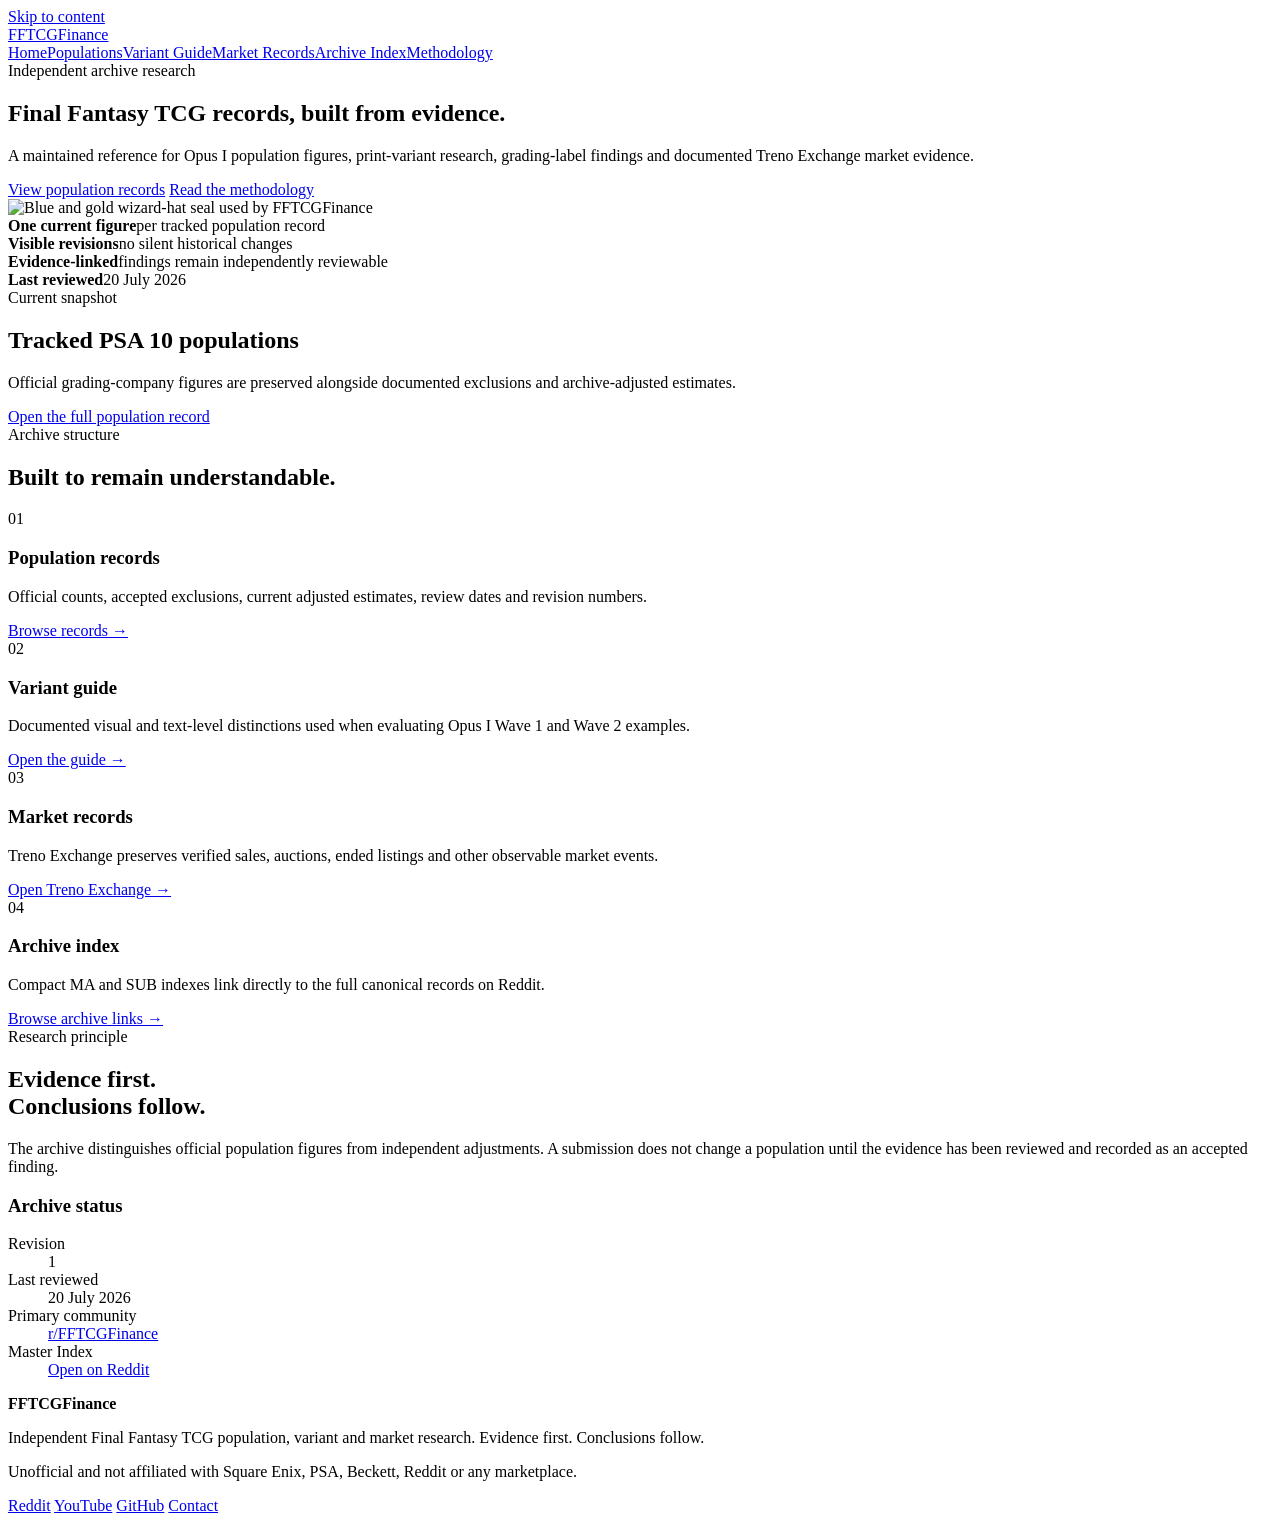
==== index.html @ 0b85cfee "Launch FFTCGFinance website" ====
<!doctype html>
<html lang="en-GB">
<head>
  <meta charset="utf-8">
  <meta name="viewport" content="width=device-width, initial-scale=1">
  <title>FFTCGFinance | Final Fantasy TCG Population & Variant Research</title>
  <meta name="description" content="Independent Final Fantasy TCG population, variant, grading-label and market research, with evidence-linked archive records.">
  <link rel="canonical" href="https://fftcgfinance.com/">
  <meta property="og:title" content="FFTCGFinance | Final Fantasy TCG Population & Variant Research">
  <meta property="og:description" content="Independent Final Fantasy TCG population, variant, grading-label and market research, with evidence-linked archive records.">
  <meta property="og:type" content="website">
  <meta property="og:url" content="https://fftcgfinance.com/">
  <meta property="og:image" content="https://fftcgfinance.com/assets/logo-square.jpg">
  <meta name="theme-color" content="#07090d">
  <link rel="icon" href="assets/favicon.png">
  <link rel="apple-touch-icon" href="assets/icon-192.png">
  <link rel="manifest" href="manifest.webmanifest">
  <!-- Privacy-friendly analytics by Plausible -->
  <script async src="https://plausible.io/js/pa-Hlj13cnP0ZmUmXgtMXtPP.js"></script>
  <script>
    window.plausible=window.plausible||function(){(plausible.q=plausible.q||[]).push(arguments)},plausible.init=plausible.init||function(i){plausible.o=i||{}};
    plausible.init()
  </script>
  <link rel="stylesheet" href="assets/styles.css">
</head>
<body>
<a class="skip-link" href="#main">Skip to content</a>
<header class="site-header">
  <div class="wrap header-inner">
    <a class="brand" href="index.html"><img src="assets/logo-square.jpg" alt=""><span>FFTCGFinance</span></a>
    <nav class="nav" aria-label="Primary"><a href="index.html" aria-current="page">Home</a><a href="populations.html">Populations</a><a href="variants.html">Variant Guide</a><a href="market.html">Market Records</a><a href="evidence.html">Archive Index</a><a href="methodology.html">Methodology</a></nav>
  </div>
</header>
<main id="main">
<section class="hero">
  <div class="wrap hero-grid">
    <div>
      <div class="kicker">Independent archive research</div>
      <h1>Final Fantasy TCG records, built from evidence.</h1>
      <p class="lede">A maintained reference for Opus I population figures, print-variant research, grading-label findings and documented Treno Exchange market evidence.</p>
      <div class="hero-actions">
        <a class="btn btn-primary" href="populations.html">View population records</a>
        <a class="btn" href="methodology.html">Read the methodology</a>
      </div>
    </div>
    <img class="hero-mark" src="assets/logo-square.jpg" alt="Blue and gold wizard-hat seal used by FFTCGFinance">
  </div>
</section>
<section class="status-strip">
  <div class="wrap status-grid">
    <div class="status-item"><strong>One current figure</strong><span>per tracked population record</span></div>
    <div class="status-item"><strong>Visible revisions</strong><span>no silent historical changes</span></div>
    <div class="status-item"><strong>Evidence-linked</strong><span>findings remain independently reviewable</span></div>
    <div class="status-item"><strong>Last reviewed</strong><span data-reviewed>20 July 2026</span></div>
  </div>
</section>
<section class="section">
  <div class="wrap">
    <div class="section-head"><div><div class="kicker">Current snapshot</div><h2>Tracked PSA 10 populations</h2></div><p>Official grading-company figures are preserved alongside documented exclusions and archive-adjusted estimates.</p></div>
    <div class="record-list" data-home-records></div>
    <div class="hero-actions"><a class="btn" href="populations.html">Open the full population record</a></div>
  </div>
</section>
<section class="section section-muted">
  <div class="wrap">
    <div class="section-head"><div><div class="kicker">Archive structure</div><h2>Built to remain understandable.</h2></div></div>
    <div class="grid-4">
      <article class="card"><div class="card-number">01</div><h3>Population records</h3><p>Official counts, accepted exclusions, current adjusted estimates, review dates and revision numbers.</p><a class="card-link" href="populations.html">Browse records →</a></article>
      <article class="card"><div class="card-number">02</div><h3>Variant guide</h3><p>Documented visual and text-level distinctions used when evaluating Opus I Wave 1 and Wave 2 examples.</p><a class="card-link" href="variants.html">Open the guide →</a></article>
      <article class="card"><div class="card-number">03</div><h3>Market records</h3><p>Treno Exchange preserves verified sales, auctions, ended listings and other observable market events.</p><a class="card-link" href="market.html">Open Treno Exchange →</a></article>
      <article class="card"><div class="card-number">04</div><h3>Archive index</h3><p>Compact MA and SUB indexes link directly to the full canonical records on Reddit.</p><a class="card-link" href="evidence.html">Browse archive links →</a></article>
    </div>
  </div>
</section>
<section class="section">
  <div class="wrap detail-grid">
    <div><div class="kicker">Research principle</div><h2>Evidence first.<br>Conclusions follow.</h2><p class="lede">The archive distinguishes official population figures from independent adjustments. A submission does not change a population until the evidence has been reviewed and recorded as an accepted finding.</p></div>
    <aside class="card"><h3>Archive status</h3><dl class="meta-list"><div class="meta-row"><dt>Revision</dt><dd data-revision>1</dd></div><div class="meta-row"><dt>Last reviewed</dt><dd data-reviewed>20 July 2026</dd></div><div class="meta-row"><dt>Primary community</dt><dd><a href="https://www.reddit.com/r/FFTCGFinance/">r/FFTCGFinance</a></dd></div><div class="meta-row"><dt>Master Index</dt><dd><a href="https://www.reddit.com/r/FFTCGFinance/s/KRcXDXnGiP">Open on Reddit</a></dd></div></dl></aside>
  </div>
</section></main>
<footer class="site-footer">
  <div class="wrap footer-grid">
    <div>
      <strong>FFTCGFinance</strong>
      <p class="small">Independent Final Fantasy TCG population, variant and market research. Evidence first. Conclusions follow.</p>
      <p class="small">Unofficial and not affiliated with Square Enix, PSA, Beckett, Reddit or any marketplace.</p>
    </div>
    <div class="footer-links">
      <a href="https://www.reddit.com/r/FFTCGFinance/">Reddit</a>
      <a href="https://www.youtube.com/@FFTCGFinance">YouTube</a>
      <a href="https://github.com/FFTCGFinance">GitHub</a>
      <a href="mailto:research@fftcgfinance.com">Contact</a>
    </div>
  </div>
</footer>
<script src="assets/data.js"></script>
<script src="assets/app.js"></script>
</body>
</html>
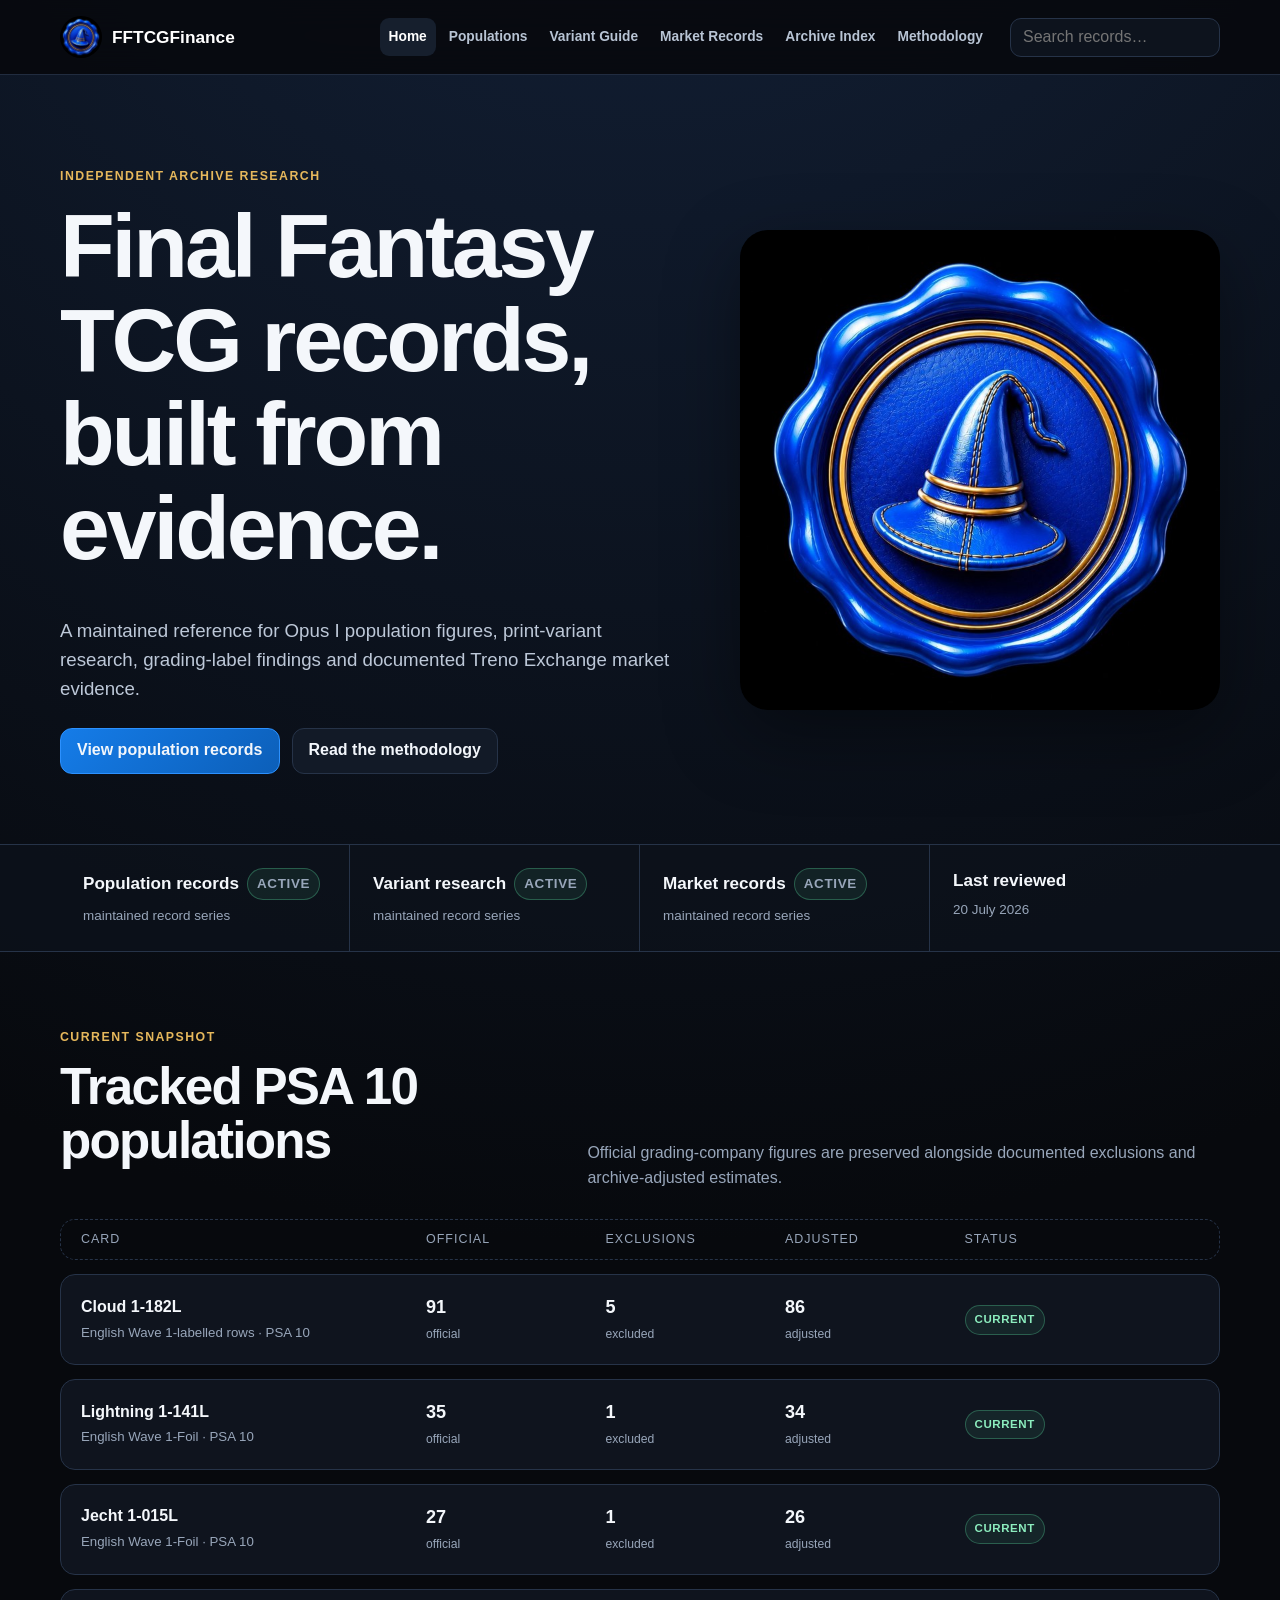
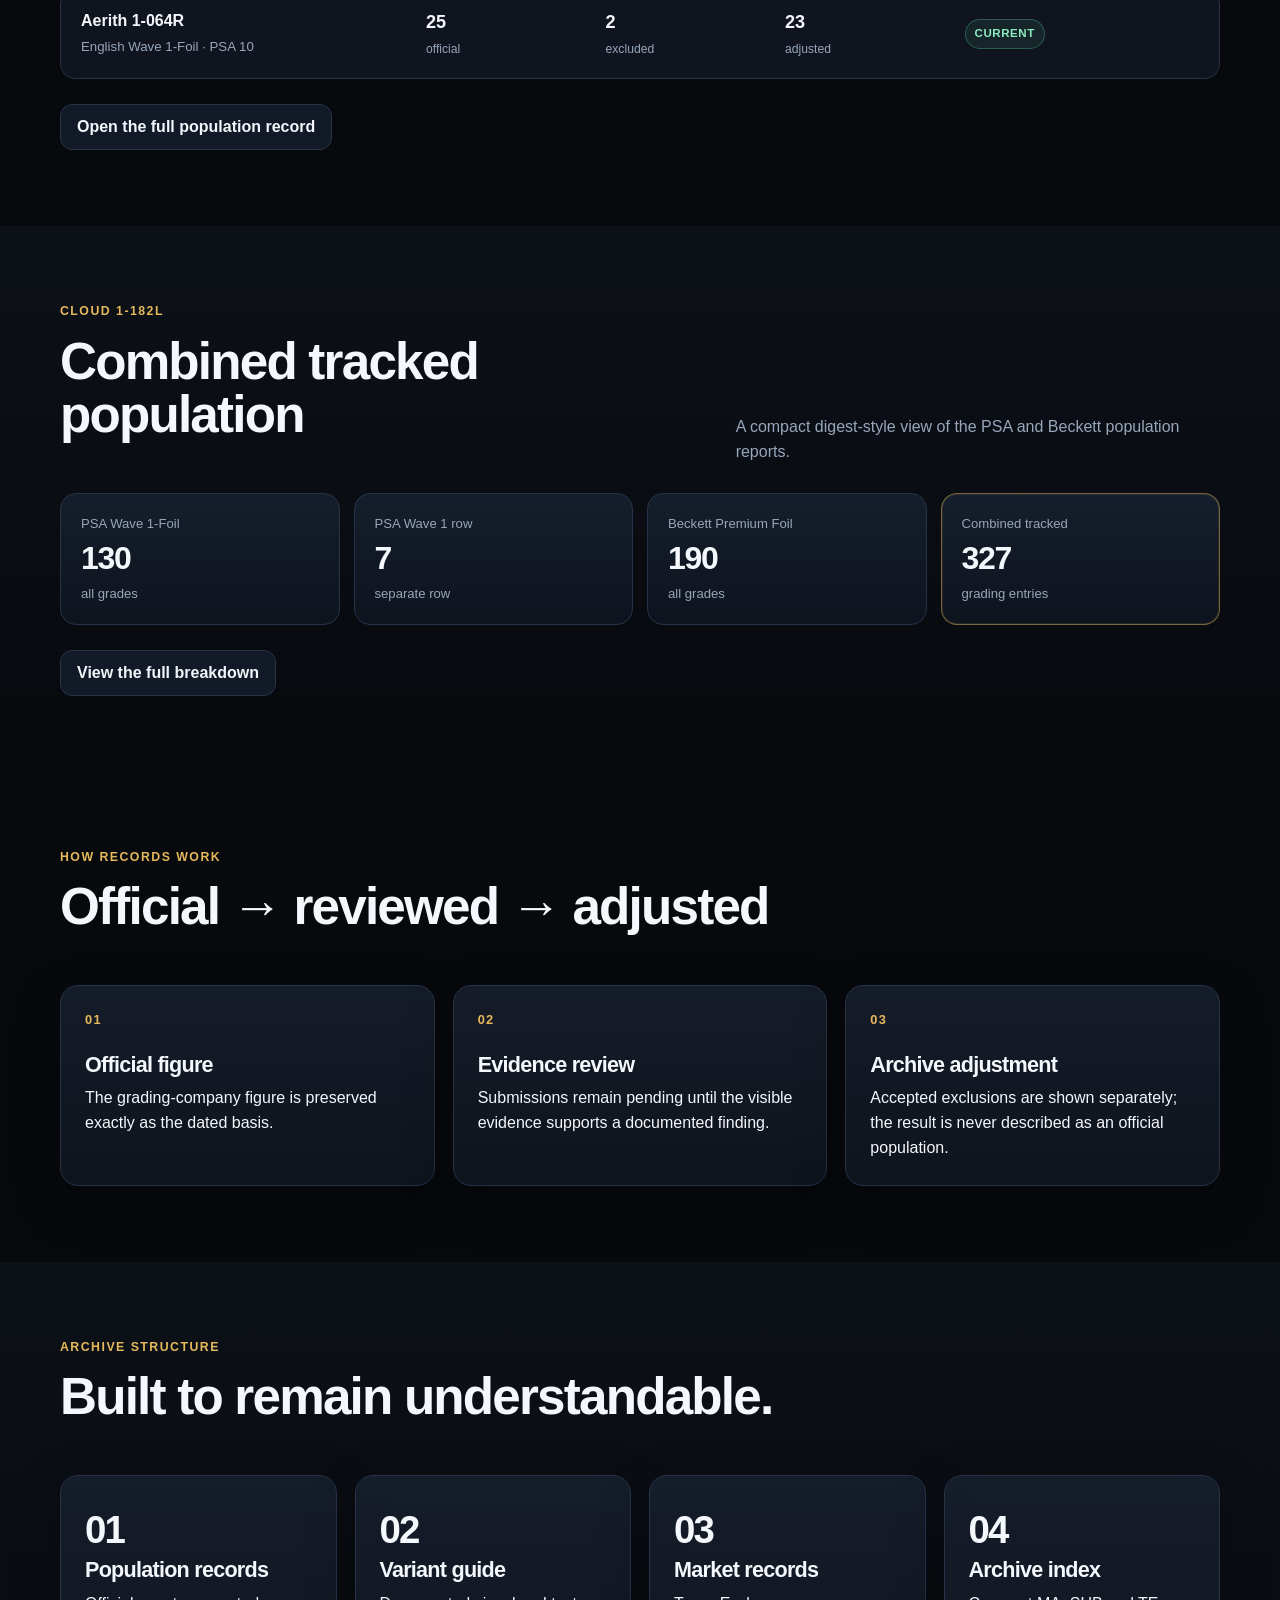
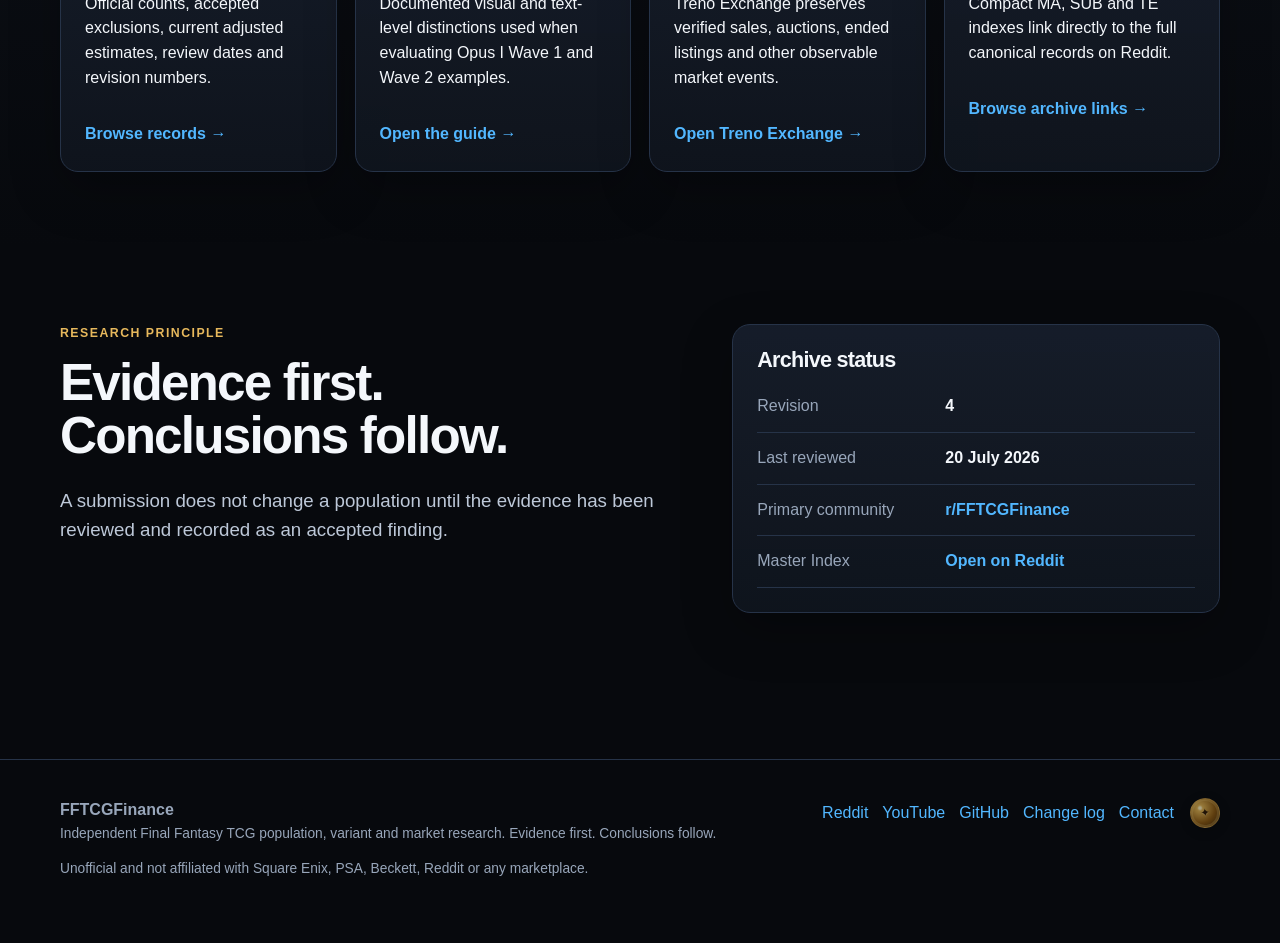
==== commit 0104bb16: "Update website to v7" ====
--- a/index.html
+++ b/index.html
@@ -1,34 +1,39 @@
-<!doctype html>
-<html lang="en-GB">
-<head>
-  <meta charset="utf-8">
-  <meta name="viewport" content="width=device-width, initial-scale=1">
-  <title>FFTCGFinance | Final Fantasy TCG Population & Variant Research</title>
-  <meta name="description" content="Independent Final Fantasy TCG population, variant, grading-label and market research, with evidence-linked archive records.">
-  <link rel="canonical" href="https://fftcgfinance.com/">
-  <meta property="og:title" content="FFTCGFinance | Final Fantasy TCG Population & Variant Research">
-  <meta property="og:description" content="Independent Final Fantasy TCG population, variant, grading-label and market research, with evidence-linked archive records.">
-  <meta property="og:type" content="website">
-  <meta property="og:url" content="https://fftcgfinance.com/">
-  <meta property="og:image" content="https://fftcgfinance.com/assets/logo-square.jpg">
-  <meta name="theme-color" content="#07090d">
-  <link rel="icon" href="assets/favicon.png">
-  <link rel="apple-touch-icon" href="assets/icon-192.png">
-  <link rel="manifest" href="manifest.webmanifest">
-  <!-- Privacy-friendly analytics by Plausible -->
-  <script async src="https://plausible.io/js/pa-Hlj13cnP0ZmUmXgtMXtPP.js"></script>
-  <script>
-    window.plausible=window.plausible||function(){(plausible.q=plausible.q||[]).push(arguments)},plausible.init=plausible.init||function(i){plausible.o=i||{}};
-    plausible.init()
-  </script>
-  <link rel="stylesheet" href="assets/styles.css">
-</head>
+    <!doctype html>
+    <html lang="en-GB">
+    <head>
+      <meta charset="utf-8">
+      <meta name="viewport" content="width=device-width, initial-scale=1">
+      <title>FFTCGFinance | Final Fantasy TCG Population, Variant & Market Research</title>
+      <meta name="description" content="Independent Final Fantasy TCG population, variant, grading-label and market research, with evidence-linked archive records.">
+      <link rel="canonical" href="https://fftcgfinance.com/">
+      <meta property="og:title" content="FFTCGFinance | Final Fantasy TCG Population, Variant & Market Research">
+      <meta property="og:description" content="Independent Final Fantasy TCG population, variant, grading-label and market research, with evidence-linked archive records.">
+      <meta property="og:type" content="website">
+      <meta property="og:url" content="https://fftcgfinance.com/">
+      <meta property="og:image" content="https://fftcgfinance.com/logo-square.jpg">
+      <meta name="theme-color" content="#07090d">
+      <link rel="icon" href="favicon.png">
+      <link rel="apple-touch-icon" href="icon-192.png">
+      <link rel="manifest" href="manifest.webmanifest">
+      <!-- Privacy-friendly analytics by Plausible -->
+<script async src="https://plausible.io/js/pa-Hlj13cnP0ZmUmXgtMXtPP.js"></script>
+<script>
+  window.plausible=window.plausible||function(){(plausible.q=window.plausible.q||[]).push(arguments)},plausible.init=plausible.init||function(i){plausible.o=i||{}};
+  plausible.init()
+</script>
+      <link rel="stylesheet" href="styles.css">
+    </head>
 <body>
 <a class="skip-link" href="#main">Skip to content</a>
 <header class="site-header">
   <div class="wrap header-inner">
-    <a class="brand" href="index.html"><img src="assets/logo-square.jpg" alt=""><span>FFTCGFinance</span></a>
+    <a class="brand" href="index.html"><img src="logo-square.jpg" alt=""><span>FFTCGFinance</span></a>
     <nav class="nav" aria-label="Primary"><a href="index.html" aria-current="page">Home</a><a href="populations.html">Populations</a><a href="variants.html">Variant Guide</a><a href="market.html">Market Records</a><a href="evidence.html">Archive Index</a><a href="methodology.html">Methodology</a></nav>
+    <div class="global-search" data-global-search-wrap>
+      <label class="sr-only" for="global-search-index-html">Search the archive</label>
+      <input id="global-search-index-html" type="search" placeholder="Search records…" autocomplete="off" data-global-search>
+      <div class="global-results hidden" data-global-results role="listbox" aria-label="Search results"></div>
+    </div>
   </div>
 </header>
 <main id="main">
@@ -43,16 +48,11 @@
         <a class="btn" href="methodology.html">Read the methodology</a>
       </div>
     </div>
-    <img class="hero-mark" src="assets/logo-square.jpg" alt="Blue and gold wizard-hat seal used by FFTCGFinance">
+    <img class="hero-mark" src="logo-square.jpg" alt="Blue and gold wizard-hat seal used by FFTCGFinance">
   </div>
 </section>
 <section class="status-strip">
-  <div class="wrap status-grid">
-    <div class="status-item"><strong>One current figure</strong><span>per tracked population record</span></div>
-    <div class="status-item"><strong>Visible revisions</strong><span>no silent historical changes</span></div>
-    <div class="status-item"><strong>Evidence-linked</strong><span>findings remain independently reviewable</span></div>
-    <div class="status-item"><strong>Last reviewed</strong><span data-reviewed>20 July 2026</span></div>
-  </div>
+  <div class="wrap status-grid" data-site-status></div>
 </section>
 <section class="section">
   <div class="wrap">
@@ -63,21 +63,39 @@
 </section>
 <section class="section section-muted">
   <div class="wrap">
+    <div class="section-head"><div><div class="kicker">Cloud 1-182L</div><h2>Combined tracked population</h2></div><p>A compact digest-style view of the PSA and Beckett population reports.</p></div>
+    <div class="cloud-summary-grid" data-cloud-summary></div>
+    <div class="hero-actions"><a class="btn" href="populations.html#cloud-population-summary">View the full breakdown</a></div>
+  </div>
+</section>
+<section class="section">
+  <div class="wrap">
+    <div class="section-head"><div><div class="kicker">How records work</div><h2>Official → reviewed → adjusted</h2></div></div>
+    <div class="process-grid">
+      <article class="card"><div class="process-number">01</div><h3>Official figure</h3><p>The grading-company figure is preserved exactly as the dated basis.</p></article>
+      <article class="card"><div class="process-number">02</div><h3>Evidence review</h3><p>Submissions remain pending until the visible evidence supports a documented finding.</p></article>
+      <article class="card"><div class="process-number">03</div><h3>Archive adjustment</h3><p>Accepted exclusions are shown separately; the result is never described as an official population.</p></article>
+    </div>
+  </div>
+</section>
+<section class="section section-muted">
+  <div class="wrap">
     <div class="section-head"><div><div class="kicker">Archive structure</div><h2>Built to remain understandable.</h2></div></div>
     <div class="grid-4">
       <article class="card"><div class="card-number">01</div><h3>Population records</h3><p>Official counts, accepted exclusions, current adjusted estimates, review dates and revision numbers.</p><a class="card-link" href="populations.html">Browse records →</a></article>
       <article class="card"><div class="card-number">02</div><h3>Variant guide</h3><p>Documented visual and text-level distinctions used when evaluating Opus I Wave 1 and Wave 2 examples.</p><a class="card-link" href="variants.html">Open the guide →</a></article>
       <article class="card"><div class="card-number">03</div><h3>Market records</h3><p>Treno Exchange preserves verified sales, auctions, ended listings and other observable market events.</p><a class="card-link" href="market.html">Open Treno Exchange →</a></article>
-      <article class="card"><div class="card-number">04</div><h3>Archive index</h3><p>Compact MA and SUB indexes link directly to the full canonical records on Reddit.</p><a class="card-link" href="evidence.html">Browse archive links →</a></article>
+      <article class="card"><div class="card-number">04</div><h3>Archive index</h3><p>Compact MA, SUB and TE indexes link directly to the full canonical records on Reddit.</p><a class="card-link" href="evidence.html">Browse archive links →</a></article>
     </div>
   </div>
 </section>
 <section class="section">
   <div class="wrap detail-grid">
-    <div><div class="kicker">Research principle</div><h2>Evidence first.<br>Conclusions follow.</h2><p class="lede">The archive distinguishes official population figures from independent adjustments. A submission does not change a population until the evidence has been reviewed and recorded as an accepted finding.</p></div>
-    <aside class="card"><h3>Archive status</h3><dl class="meta-list"><div class="meta-row"><dt>Revision</dt><dd data-revision>1</dd></div><div class="meta-row"><dt>Last reviewed</dt><dd data-reviewed>20 July 2026</dd></div><div class="meta-row"><dt>Primary community</dt><dd><a href="https://www.reddit.com/r/FFTCGFinance/">r/FFTCGFinance</a></dd></div><div class="meta-row"><dt>Master Index</dt><dd><a href="https://www.reddit.com/r/FFTCGFinance/s/KRcXDXnGiP">Open on Reddit</a></dd></div></dl></aside>
+    <div><div class="kicker">Research principle</div><h2>Evidence first.<br>Conclusions follow.</h2><p class="lede">A submission does not change a population until the evidence has been reviewed and recorded as an accepted finding.</p></div>
+    <aside class="card"><h3>Archive status</h3><dl class="meta-list"><div class="meta-row"><dt>Revision</dt><dd data-revision>4</dd></div><div class="meta-row"><dt>Last reviewed</dt><dd data-reviewed>20 July 2026</dd></div><div class="meta-row"><dt>Primary community</dt><dd><a href="https://www.reddit.com/r/FFTCGFinance/">r/FFTCGFinance</a></dd></div><div class="meta-row"><dt>Master Index</dt><dd><a href="https://www.reddit.com/r/FFTCGFinance/s/KRcXDXnGiP">Open on Reddit</a></dd></div></dl></aside>
   </div>
-</section></main>
+</section>
+</main>
 <footer class="site-footer">
   <div class="wrap footer-grid">
     <div>
@@ -85,15 +103,19 @@
       <p class="small">Independent Final Fantasy TCG population, variant and market research. Evidence first. Conclusions follow.</p>
       <p class="small">Unofficial and not affiliated with Square Enix, PSA, Beckett, Reddit or any marketplace.</p>
     </div>
-    <div class="footer-links">
-      <a href="https://www.reddit.com/r/FFTCGFinance/">Reddit</a>
-      <a href="https://www.youtube.com/@FFTCGFinance">YouTube</a>
-      <a href="https://github.com/FFTCGFinance">GitHub</a>
-      <a href="mailto:research@fftcgfinance.com">Contact</a>
+    <div class="footer-side">
+      <div class="footer-links">
+        <a href="https://www.reddit.com/r/FFTCGFinance/">Reddit</a>
+        <a href="https://www.youtube.com/@FFTCGFinance">YouTube</a>
+        <a href="https://github.com/FFTCGFinance">GitHub</a>
+        <a href="changelog.html">Change log</a>
+        <a href="mailto:research@fftcgfinance.com">Contact</a>
+      </div>
+      <a class="hidden-coin" href="https://stellazzio.com/" target="_blank" rel="noopener" aria-label="Open the hidden coin" data-hidden-coin><span aria-hidden="true">✦</span></a>
     </div>
   </div>
 </footer>
-<script src="assets/data.js"></script>
-<script src="assets/app.js"></script>
+<script src="data.js"></script>
+<script src="app.js"></script>
 </body>
-</html>+</html>
--- a/styles.css
+++ b/styles.css
@@ -0,0 +1,230 @@
+:root {
+  --bg:#07090d;
+  --panel:#101722;
+  --panel-2:#171f2d;
+  --text:#f4f7fb;
+  --muted:#98a6ba;
+  --line:#263348;
+  --blue:#1685ff;
+  --blue-2:#52b7ff;
+  --gold:#e6b85c;
+  --green:#57d49b;
+  --amber:#ffca68;
+  --radius:18px;
+  --shadow:0 18px 50px rgba(0,0,0,.25);
+}
+* { box-sizing:border-box; }
+html { color-scheme:dark; scroll-behavior:smooth; }
+body { margin:0; background:radial-gradient(circle at 50% -10%,#14233c 0,#07090d 36%); color:var(--text); font-family:Inter,ui-sans-serif,-apple-system,BlinkMacSystemFont,"Segoe UI",sans-serif; line-height:1.55; }
+a { color:var(--blue-2); text-decoration:none; }
+a:hover { color:#8fd1ff; }
+img { max-width:100%; }
+h1,h2,h3 { margin:0 0 .45em; line-height:1.05; letter-spacing:-.035em; }
+h1 { font-size:clamp(3rem,7vw,6.4rem); }
+h2 { font-size:clamp(2rem,4vw,3.6rem); }
+h3 { font-size:1.35rem; }
+p { margin:0 0 1em; }
+button,input,select { font:inherit; }
+.wrap { width:min(1160px,calc(100% - 40px)); margin-inline:auto; }
+.skip-link { position:absolute; left:-999px; top:8px; z-index:999; padding:10px 14px; background:#fff; color:#000; }
+.skip-link:focus { left:8px; }
+.sr-only { position:absolute; width:1px; height:1px; padding:0; margin:-1px; overflow:hidden; clip:rect(0,0,0,0); white-space:nowrap; border:0; }
+.site-header { position:sticky; top:0; z-index:30; border-bottom:1px solid rgba(38,51,72,.85); background:rgba(7,9,13,.88); backdrop-filter:blur(16px); }
+.header-inner { min-height:74px; display:flex; align-items:center; gap:18px; }
+.brand { display:inline-flex; align-items:center; gap:10px; color:#fff; font-size:1.08rem; font-weight:850; white-space:nowrap; }
+.brand img { width:42px; height:42px; border-radius:50%; object-fit:cover; }
+.nav { display:flex; gap:4px; align-items:center; margin-left:auto; }
+.nav a { color:#b8c4d4; padding:8px 9px; border-radius:9px; font-size:.86rem; font-weight:700; }
+.nav a:hover,.nav a[aria-current="page"] { color:#fff; background:#161f2d; }
+.global-search { position:relative; width:210px; flex:0 0 auto; }
+.global-search input { width:100%; min-height:39px; border:1px solid var(--line); border-radius:11px; padding:0 12px; color:#fff; background:#0d131d; outline:none; }
+.global-search input:focus { border-color:var(--blue); box-shadow:0 0 0 3px rgba(22,133,255,.13); }
+.global-results { position:absolute; right:0; top:47px; width:min(430px,90vw); max-height:420px; overflow:auto; border:1px solid #354661; border-radius:14px; background:rgba(8,12,18,.98); box-shadow:0 20px 50px rgba(0,0,0,.45); padding:7px; }
+.global-result { display:block; padding:11px 12px; border-radius:10px; color:#e8eef7; }
+.global-result:hover,.global-result:focus { background:#172234; color:#fff; }
+.global-result strong { display:block; }
+.global-result span { display:block; color:var(--muted); font-size:.78rem; }
+.global-no-results { padding:16px; color:var(--muted); text-align:center; }
+.hero { padding:92px 0 70px; }
+.hero-grid { display:grid; grid-template-columns:1.12fr .88fr; align-items:center; gap:48px; }
+.hero-mark { width:min(43vw,480px); justify-self:end; border-radius:28px; box-shadow:0 25px 75px rgba(0,0,0,.4); }
+.kicker { color:var(--gold); font-size:.77rem; font-weight:850; text-transform:uppercase; letter-spacing:.12em; margin-bottom:13px; }
+.lede { color:#bdc8d8; font-size:1.17rem; max-width:760px; }
+.hero-actions { display:flex; flex-wrap:wrap; gap:12px; margin-top:25px; }
+.btn { display:inline-flex; align-items:center; justify-content:center; min-height:46px; padding:0 16px; border:1px solid var(--line); border-radius:12px; color:#f2f6fb; background:#121a27; font-weight:800; }
+.btn:hover { color:#fff; border-color:#456086; background:#172235; }
+.btn-primary { background:linear-gradient(135deg,#157ce8,#0c5fb9); border-color:#2c91ff; }
+.status-strip { border-block:1px solid var(--line); background:rgba(13,18,27,.74); }
+.status-grid { display:grid; grid-template-columns:repeat(4,1fr); }
+.status-item { padding:23px; border-right:1px solid var(--line); }
+.status-item:last-child { border-right:0; }
+.status-item strong { display:block; font-size:1.07rem; }
+.status-item span { color:var(--muted); font-size:.84rem; }
+.status-line { display:flex; align-items:center; gap:8px; margin-bottom:3px; }
+.section { padding:76px 0; }
+.section-muted { background:linear-gradient(180deg,rgba(17,23,33,.55),rgba(7,9,13,0)); }
+.section-head { display:flex; align-items:end; justify-content:space-between; gap:26px; margin-bottom:28px; }
+.section-head p { margin:0; color:var(--muted); max-width:650px; }
+.grid-2,.grid-3,.grid-4,.process-grid { display:grid; gap:18px; }
+.grid-2 { grid-template-columns:repeat(2,1fr); }
+.grid-3,.process-grid { grid-template-columns:repeat(3,1fr); }
+.grid-4 { grid-template-columns:repeat(4,1fr); }
+.card { background:linear-gradient(180deg,rgba(23,31,45,.88),rgba(15,20,29,.94)); border:1px solid var(--line); border-radius:var(--radius); padding:24px; box-shadow:var(--shadow); }
+.card p:last-child { margin-bottom:0; }
+.card-wide { grid-column:1/-1; }
+.card-number { font-size:2.4rem; font-weight:850; letter-spacing:-.05em; }
+.card-link { display:inline-flex; margin-top:15px; font-weight:750; }
+.inline-links { display:flex; gap:18px; flex-wrap:wrap; }
+.process-number { color:var(--gold); font-size:.8rem; font-weight:850; letter-spacing:.1em; margin-bottom:24px; }
+.record-list { display:grid; gap:14px; }
+.record { display:grid; grid-template-columns:1.2fr repeat(3,.6fr) .85fr; gap:14px; align-items:center; padding:18px 20px; background:rgba(17,23,34,.85); border:1px solid var(--line); border-radius:15px; }
+.record-head { color:var(--muted); background:transparent; border-style:dashed; padding-top:10px; padding-bottom:10px; font-size:.78rem; text-transform:uppercase; letter-spacing:.08em; }
+.record-name strong { display:block; }
+.record-name span { color:var(--muted); font-size:.83rem; }
+.metric strong { display:block; font-size:1.13rem; }
+.metric span { color:var(--muted); font-size:.76rem; }
+.badge { display:inline-flex; align-items:center; width:max-content; padding:5px 9px; border:1px solid rgba(87,212,155,.33); background:rgba(87,212,155,.09); color:#8cedbe; border-radius:999px; font-size:.72rem; font-weight:800; text-transform:uppercase; letter-spacing:.05em; }
+.badge.pending { color:#ffd17d; border-color:rgba(255,202,104,.35); background:rgba(255,202,104,.08); }
+.badge.neutral { color:#b9c7d9; border-color:#3b4b62; background:#151e2b; }
+.notice { border-left:3px solid var(--gold); background:rgba(230,184,92,.07); padding:16px 18px; border-radius:0 12px 12px 0; color:#d8deea; }
+.page-hero { padding:70px 0 34px; }
+.page-hero h1 { font-size:clamp(2.4rem,5vw,4.7rem); }
+.page-hero p { color:#b7c3d4; font-size:1.12rem; max-width:790px; }
+.toolbar { display:flex; gap:12px; align-items:center; flex-wrap:wrap; margin:26px 0; }
+.search { flex:1 1 320px; min-height:48px; border:1px solid var(--line); border-radius:13px; padding:0 15px; color:#fff; background:#0f151f; outline:none; }
+.search:focus { border-color:var(--blue); box-shadow:0 0 0 3px rgba(22,133,255,.14); }
+.table-wrap { overflow:auto; border:1px solid var(--line); border-radius:16px; background:rgba(14,19,28,.82); }
+table { width:100%; border-collapse:collapse; min-width:760px; }
+th,td { text-align:left; padding:15px 17px; border-bottom:1px solid var(--line); vertical-align:top; }
+th { font-size:.76rem; text-transform:uppercase; letter-spacing:.08em; color:#aeb9c9; background:#111824; }
+tbody tr:last-child td { border-bottom:0; }
+tbody tr:hover { background:rgba(37,53,76,.25); }
+.num { font-variant-numeric:tabular-nums; font-weight:800; }
+.detail-grid { display:grid; grid-template-columns:1fr .75fr; gap:22px; align-items:start; }
+.meta-list { display:grid; gap:0; margin:0; }
+.meta-row { display:grid; grid-template-columns:170px 1fr; gap:18px; padding:13px 0; border-bottom:1px solid var(--line); }
+.meta-row dt { color:var(--muted); }
+.meta-row dd { margin:0; font-weight:650; }
+.timeline { display:grid; gap:16px; }
+.timeline-item { display:grid; grid-template-columns:120px 1fr; gap:20px; padding:22px; border:1px solid var(--line); border-radius:15px; background:rgba(16,22,32,.82); }
+.timeline-item .date { color:var(--gold); font-weight:800; }
+.timeline-item ul { margin:8px 0 0; padding-left:20px; color:#c2ccda; }
+.prose { max-width:840px; }
+.prose h2 { margin-top:54px; }
+.prose h3 { margin-top:34px; }
+.prose p,.prose li { color:#c2ccda; }
+.code-block { overflow:auto; background:#0b0f16; border:1px solid var(--line); border-radius:13px; padding:17px; color:#d8e2ef; }
+.small { font-size:.86rem; color:var(--muted); }
+.hidden { display:none !important; }
+.empty { padding:32px; text-align:center; color:var(--muted); }
+.compact-cards { margin-top:20px; }
+.compact-table { min-width:820px; }
+.record-link { color:var(--text); }
+.record-link:hover { color:var(--blue-2); }
+
+/* Cloud population digest */
+.cloud-summary-grid { display:grid; grid-template-columns:repeat(4,1fr); gap:14px; }
+.cloud-stat { border:1px solid var(--line); border-radius:16px; padding:20px; background:linear-gradient(180deg,#151e2c,#0e141e); }
+.cloud-stat strong { display:block; font-size:2rem; letter-spacing:-.04em; }
+.cloud-stat span { display:block; color:var(--muted); font-size:.82rem; }
+.cloud-stat.featured { border-color:rgba(230,184,92,.48); box-shadow:inset 0 0 0 1px rgba(230,184,92,.1); }
+.population-breakdowns { margin-top:18px; }
+.mini-bars { display:grid; gap:10px; }
+.mini-bar { display:grid; grid-template-columns:85px 1fr 42px; gap:10px; align-items:center; }
+.mini-bar-label,.mini-bar-value { font-size:.82rem; color:#c6d0de; }
+.mini-bar-value { text-align:right; font-weight:800; }
+.mini-bar-track { height:9px; overflow:hidden; border-radius:999px; background:#0a0f16; border:1px solid #27344a; }
+.mini-bar-fill { height:100%; border-radius:inherit; background:linear-gradient(90deg,var(--blue),var(--blue-2)); }
+.population-note { margin-top:18px; }
+.population-note ul { margin:0; padding-left:20px; }
+
+/* Market chart */
+.chart-card { background:linear-gradient(180deg,rgba(23,31,45,.9),rgba(12,17,25,.96)); border:1px solid var(--line); border-radius:var(--radius); padding:24px; box-shadow:var(--shadow); }
+.chart-head { display:flex; align-items:flex-start; justify-content:space-between; gap:24px; margin-bottom:18px; }
+.chart-head p { color:var(--muted); margin:0; max-width:620px; }
+.chart-controls { display:grid; gap:10px; min-width:310px; }
+.control-group { display:flex; flex-wrap:wrap; gap:8px; align-items:center; }
+.control-label { width:100%; color:var(--muted); font-size:.72rem; font-weight:800; text-transform:uppercase; letter-spacing:.08em; }
+.series-toggle,.grade-toggle,.range-control,.chart-reset { display:inline-flex; align-items:center; gap:7px; min-height:40px; padding:0 11px; border:1px solid var(--line); border-radius:10px; background:#0f151f; color:#dce5f1; font-size:.82rem; font-weight:700; }
+.series-toggle input,.grade-toggle input { accent-color:var(--blue); }
+.series-toggle span { width:10px; height:10px; border-radius:50%; display:inline-block; }
+.series-toggle.true-wave span { background:var(--gold); }
+.series-toggle.wave-two span { background:var(--blue-2); }
+.grade-toggle small { color:var(--muted); }
+.grade-toggle.disabled { opacity:.45; }
+.chart-reset { cursor:pointer; }
+.chart-reset:hover { border-color:#456086; }
+.range-control select { color:#fff; background:#0f151f; border:0; outline:none; }
+.chart-frame { position:relative; width:100%; overflow:hidden; border:1px solid var(--line); border-radius:15px; background:radial-gradient(circle at 50% 0,rgba(22,133,255,.08),transparent 45%),#0a0f17; }
+.market-chart { display:block; width:100%; height:auto; min-height:340px; touch-action:manipulation; }
+.chart-grid { stroke:#263348; stroke-width:1; }
+.chart-grid-vertical { stroke-dasharray:4 7; opacity:.55; }
+.chart-axis-label { fill:#8f9db1; font-size:15px; font-family:Inter,ui-sans-serif,-apple-system,BlinkMacSystemFont,"Segoe UI",sans-serif; }
+.chart-axis-title { fill:#aeb9c9; font-size:15px; font-weight:700; font-family:Inter,ui-sans-serif,-apple-system,BlinkMacSystemFont,"Segoe UI",sans-serif; }
+.chart-hit { cursor:pointer; }
+.chart-hit:focus { outline:none; stroke:#fff; stroke-width:2; }
+.chart-tooltip { position:absolute; z-index:5; width:218px; display:grid; gap:2px; padding:12px 13px; border:1px solid #435675; border-radius:12px; background:rgba(7,9,13,.96); box-shadow:0 14px 30px rgba(0,0,0,.35); pointer-events:none; }
+.chart-tooltip strong { font-size:1.12rem; color:#fff; }
+.chart-tooltip span { font-size:.77rem; color:#b8c4d4; }
+.chart-note { margin-top:16px; color:#acb8c8; font-size:.88rem; }
+.market-links { margin-top:20px; }
+.data-details { margin-top:20px; border:1px solid var(--line); border-radius:15px; background:rgba(14,19,28,.82); overflow:hidden; }
+.data-details summary { cursor:pointer; padding:17px 20px; font-weight:800; color:#fff; }
+.data-details[open] summary { border-bottom:1px solid var(--line); }
+.data-details .table-wrap { border:0; border-radius:0; }
+.market-status .status-item strong { font-size:1.35rem; }
+
+/* Hidden coin */
+.site-footer { margin-top:70px; border-top:1px solid var(--line); padding:38px 0 50px; color:var(--muted); }
+.footer-grid { display:grid; grid-template-columns:1fr auto; gap:26px; align-items:start; }
+.footer-side { display:flex; align-items:center; gap:16px; }
+.footer-links { display:flex; flex-wrap:wrap; gap:14px; justify-content:flex-end; }
+.hidden-coin { width:30px; height:30px; flex:0 0 30px; display:grid; place-items:center; border-radius:50%; color:#d8ae59; border:1px solid rgba(230,184,92,.55); background:radial-gradient(circle at 35% 30%,#fff4c1 0 5%,#e3b552 10%,#8d5a11 56%,#3b2408 100%); box-shadow:0 3px 12px rgba(0,0,0,.35),inset 0 0 0 2px rgba(255,226,142,.22); opacity:.66; transform:rotate(-8deg); transition:.18s ease; }
+.hidden-coin span { color:#2f1b05; font-size:.7rem; text-shadow:0 1px rgba(255,235,178,.35); }
+.hidden-coin:hover,.hidden-coin:focus { opacity:1; transform:rotate(5deg) scale(1.07); color:#2f1b05; }
+
+@media (max-width:1050px) {
+  .header-inner { flex-wrap:wrap; padding:10px 0; }
+  .nav { order:3; width:100%; margin-left:0; overflow-x:auto; flex-wrap:nowrap; scrollbar-width:none; }
+  .nav::-webkit-scrollbar { display:none; }
+  .nav a { white-space:nowrap; }
+  .global-search { margin-left:auto; }
+}
+@media (max-width:900px) {
+  .hero-grid,.detail-grid { grid-template-columns:1fr; }
+  .hero-mark { width:min(72vw,390px); justify-self:center; order:-1; }
+  .status-grid { grid-template-columns:repeat(2,1fr); }
+  .status-item:nth-child(2) { border-right:0; }
+  .status-item:nth-child(-n+2) { border-bottom:1px solid var(--line); }
+  .grid-4,.cloud-summary-grid { grid-template-columns:1fr 1fr; }
+  .grid-3,.process-grid { grid-template-columns:1fr; }
+  .chart-head { flex-direction:column; }
+  .chart-controls { min-width:0; width:100%; }
+  .record { grid-template-columns:1.2fr repeat(3,.55fr); }
+  .record > :last-child { grid-column:1/-1; }
+}
+@media (max-width:650px) {
+  .wrap { width:min(100% - 24px,1160px); }
+  .brand img { width:38px; height:38px; }
+  .global-search { width:100%; order:2; }
+  .global-results { left:0; right:auto; width:100%; }
+  .nav { order:3; }
+  .hero { padding-top:46px; }
+  h1 { font-size:2.7rem; }
+  .hero-mark { width:min(86vw,350px); }
+  .status-grid,.grid-2,.grid-4,.cloud-summary-grid { grid-template-columns:1fr; }
+  .status-item { border-right:0; border-bottom:1px solid var(--line); }
+  .status-item:last-child { border-bottom:0; }
+  .record,.record-head { grid-template-columns:1fr 1fr; }
+  .record-name { grid-column:1/-1; }
+  .record-head { display:none; }
+  .meta-row { grid-template-columns:1fr; gap:2px; }
+  .timeline-item { grid-template-columns:1fr; gap:8px; }
+  .footer-grid { grid-template-columns:1fr; }
+  .footer-side { justify-content:space-between; }
+  .footer-links { justify-content:flex-start; }
+  .chart-card { padding:14px; }
+  .series-toggle,.grade-toggle,.range-control,.chart-reset { flex:1 1 auto; justify-content:flex-start; }
+  .market-chart { min-width:700px; }
+  .chart-frame { overflow-x:auto; }
+}
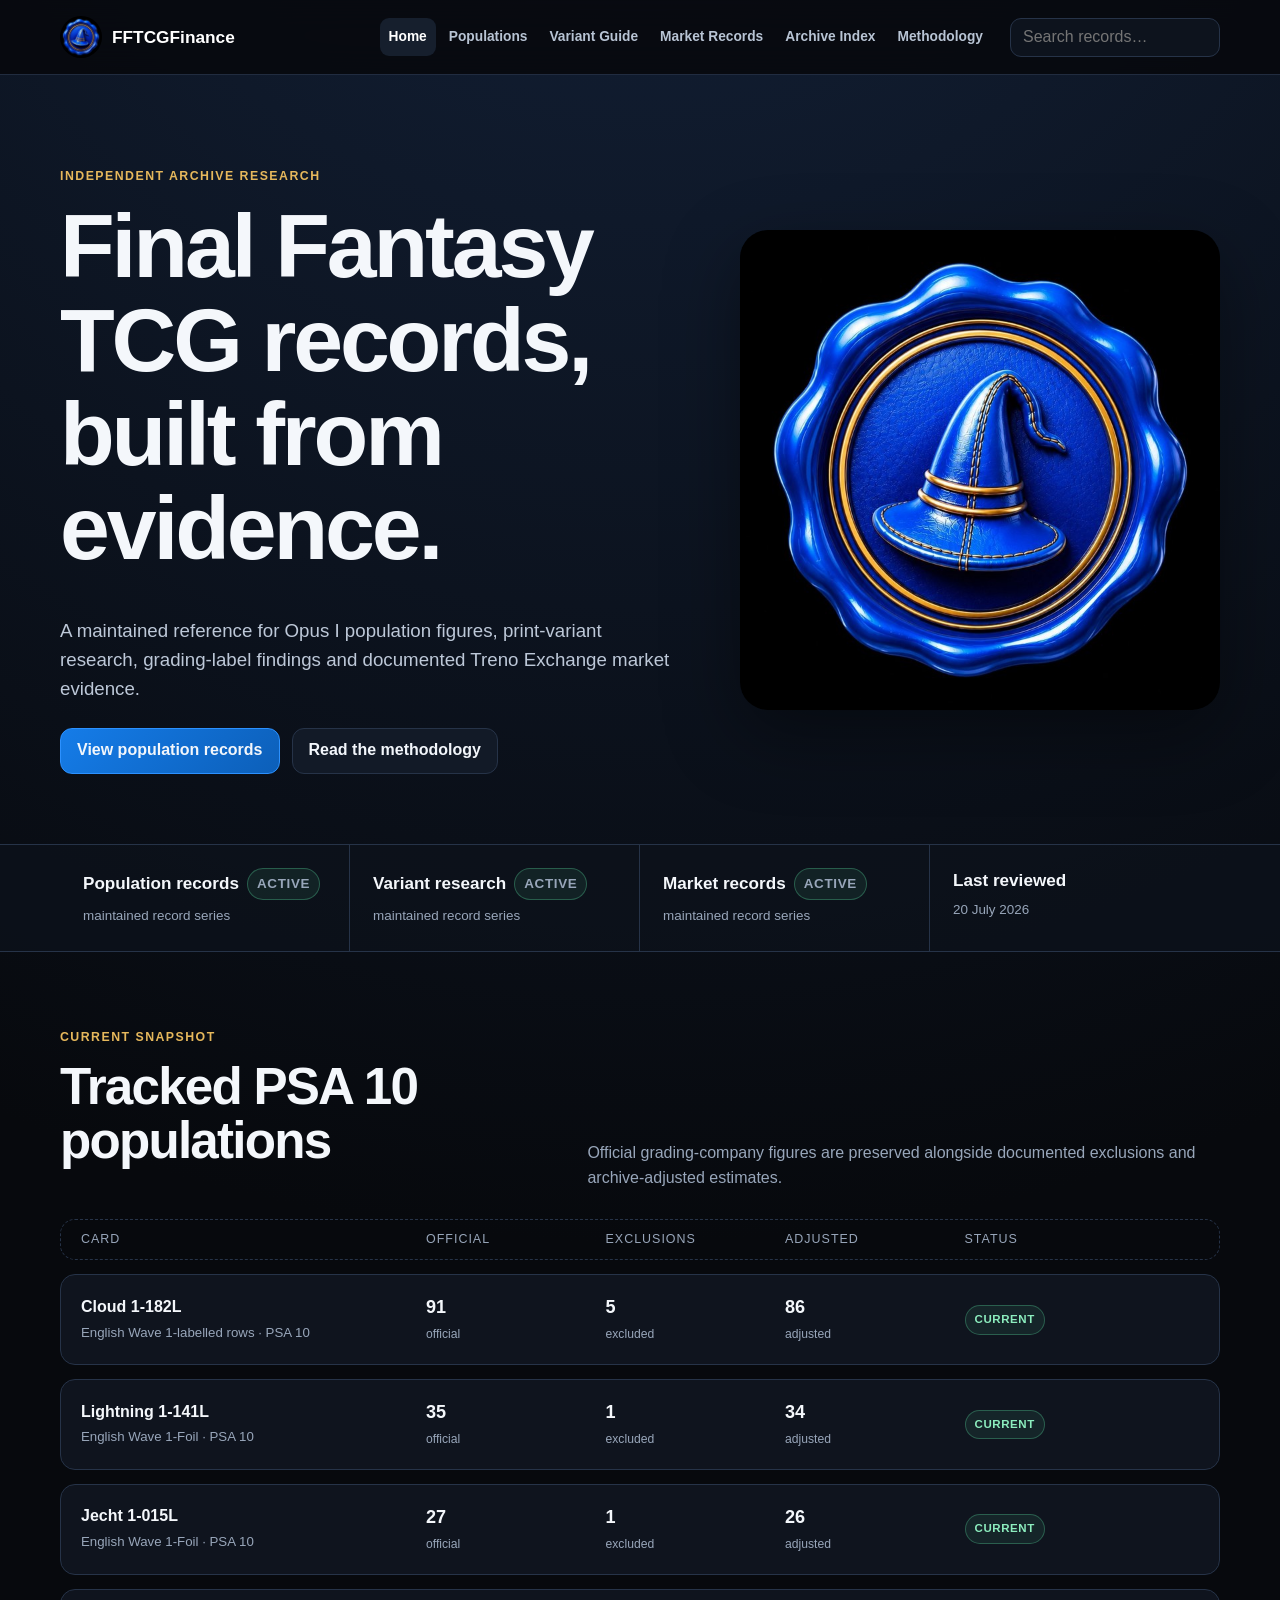
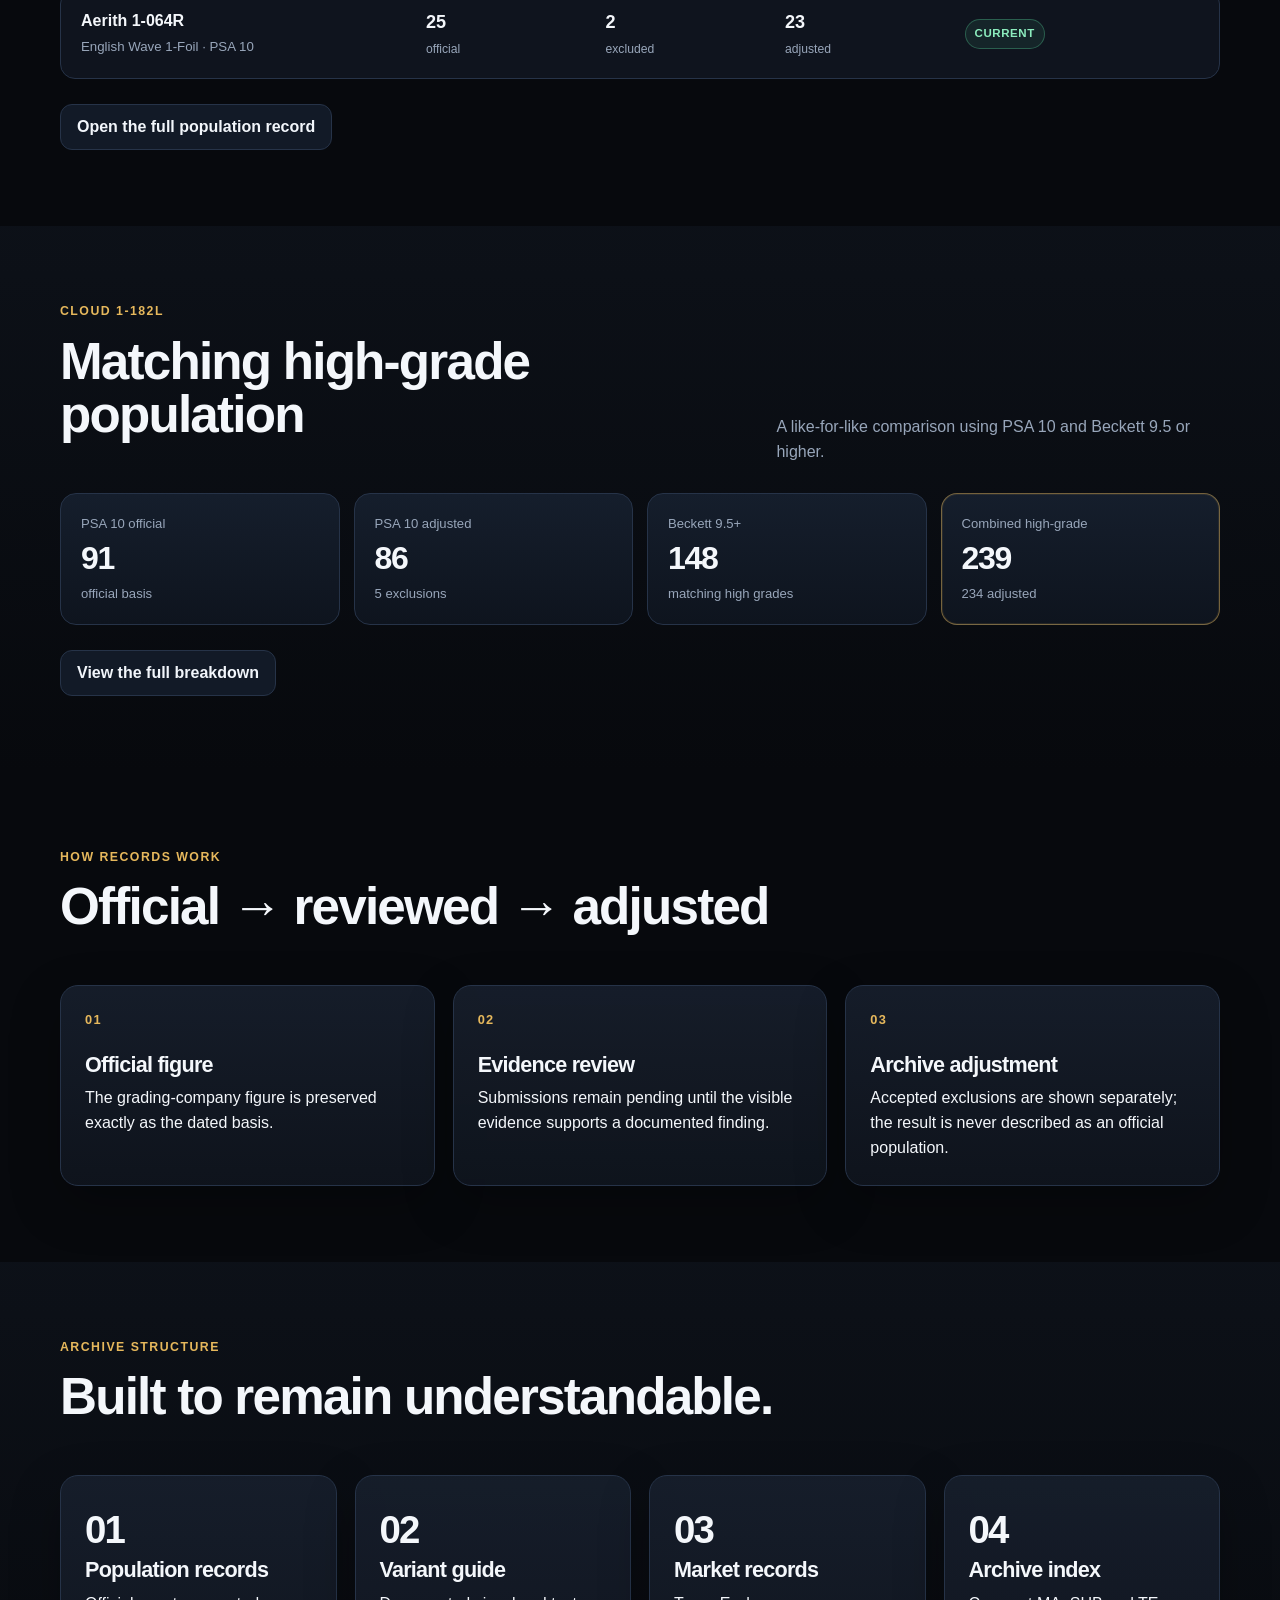
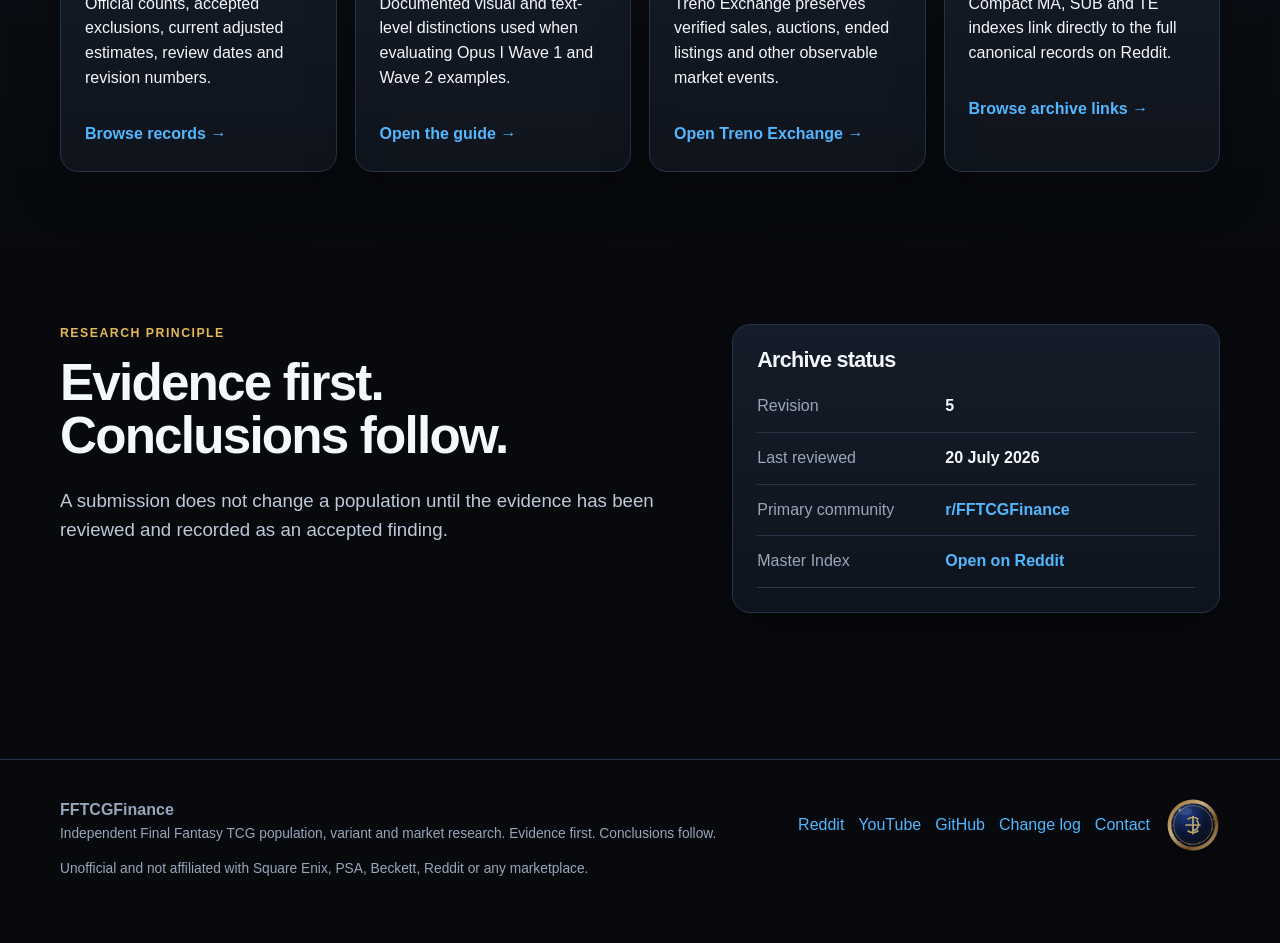
==== commit d4e0bfd6: "Update Website to v8" ====
--- a/index.html
+++ b/index.html
@@ -63,7 +63,7 @@
 </section>
 <section class="section section-muted">
   <div class="wrap">
-    <div class="section-head"><div><div class="kicker">Cloud 1-182L</div><h2>Combined tracked population</h2></div><p>A compact digest-style view of the PSA and Beckett population reports.</p></div>
+    <div class="section-head"><div><div class="kicker">Cloud 1-182L</div><h2>Matching high-grade population</h2></div><p>A like-for-like comparison using PSA 10 and Beckett 9.5 or higher.</p></div>
     <div class="cloud-summary-grid" data-cloud-summary></div>
     <div class="hero-actions"><a class="btn" href="populations.html#cloud-population-summary">View the full breakdown</a></div>
   </div>
@@ -111,7 +111,56 @@
         <a href="changelog.html">Change log</a>
         <a href="mailto:research@fftcgfinance.com">Contact</a>
       </div>
-      <a class="hidden-coin" href="https://stellazzio.com/" target="_blank" rel="noopener" aria-label="Open the hidden coin" data-hidden-coin><span aria-hidden="true">✦</span></a>
+      <a class="hidden-coin" href="https://stellazzio.com/" target="_blank" rel="noopener"
+   aria-label="Open the hidden coin" data-hidden-coin>
+  <svg viewBox="0 0 100 100" aria-hidden="true">
+    <defs>
+      <linearGradient id="secretCoinRim" x1="0" y1="0" x2="1" y2="1">
+        <stop offset="0%" stop-color="#fff4bf"/>
+        <stop offset="16%" stop-color="#d89f45"/>
+        <stop offset="38%" stop-color="#f8dda1"/>
+        <stop offset="68%" stop-color="#87501b"/>
+        <stop offset="100%" stop-color="#f8dda1"/>
+      </linearGradient>
+      <radialGradient id="secretCoinCenter" cx="34%" cy="23%" r="78%">
+        <stop offset="0%" stop-color="#234ba8"/>
+        <stop offset="58%" stop-color="#0d1b43"/>
+        <stop offset="100%" stop-color="#060d1c"/>
+      </radialGradient>
+      <filter id="secretCoinShadow" x="-30%" y="-30%" width="160%" height="160%">
+        <feDropShadow dx="0" dy="7" stdDeviation="5" flood-color="#000" flood-opacity=".55"/>
+      </filter>
+      <filter id="secretCoinEmboss" x="-20%" y="-20%" width="140%" height="140%">
+        <feDropShadow dx="0" dy="0" stdDeviation=".45" flood-color="#fff8d8" flood-opacity=".55"/>
+        <feDropShadow dx="0" dy=".8" stdDeviation=".4" flood-color="#2f1904" flood-opacity=".85"/>
+      </filter>
+    </defs>
+    <g filter="url(#secretCoinShadow)">
+      <circle cx="50" cy="50" r="47" fill="url(#secretCoinRim)"/>
+      <circle cx="50" cy="50" r="43.2" fill="none" stroke="#fff0bc" stroke-opacity=".38" stroke-width="1"/>
+      <circle cx="50" cy="50" r="40.5" fill="url(#secretCoinCenter)" stroke="#fff0bc" stroke-opacity=".22" stroke-width=".8"/>
+      <circle cx="50" cy="50" r="35.8" fill="none" stroke="#f3d284" stroke-opacity=".82" stroke-width="1.2"/>
+      <circle cx="50" cy="50" r="31.8" fill="none" stroke="#f3d284" stroke-opacity=".18" stroke-width=".8"/>
+      <ellipse cx="36" cy="25" rx="13" ry="7" fill="#ffffff" opacity=".13"/>
+      <circle cx="25" cy="23" r="2" fill="#fff7d8" opacity=".8"/>
+      <g fill="#f3d284" opacity=".8">
+        <circle cx="50" cy="9.2" r="1.15"/><circle cx="67.2" cy="12.9" r="1.05"/><circle cx="80.6" cy="23.4" r="1.05"/>
+        <circle cx="87.4" cy="39.6" r="1.05"/><circle cx="86.2" cy="57.2" r="1.05"/><circle cx="77.2" cy="72.8" r="1.05"/>
+        <circle cx="61.2" cy="82.8" r="1.05"/><circle cx="43.4" cy="85.9" r="1.05"/><circle cx="26.6" cy="81.2" r="1.05"/>
+        <circle cx="14.5" cy="68.6" r="1.05"/><circle cx="10.7" cy="51.1" r="1.05"/><circle cx="14.6" cy="33.9" r="1.05"/>
+        <circle cx="25.6" cy="19.8" r="1.05"/><circle cx="41.9" cy="11.2" r="1.05"/>
+      </g>
+      <g stroke="#f3d284" stroke-width="2.3" stroke-linecap="round" stroke-linejoin="round"
+         fill="none" filter="url(#secretCoinEmboss)">
+        <path d="M50 34 V66"/>
+        <path d="M41 39 C45 35,55 35,59 39"/>
+        <path d="M41 61 C45 65,55 65,59 61"/>
+        <path d="M37 50 H63"/>
+        <path d="M57 42 C60 45,61 50,59 54 C57 58,53 60,49 59"/>
+      </g>
+    </g>
+  </svg>
+</a>
     </div>
   </div>
 </footer>
--- a/styles.css
+++ b/styles.css
@@ -179,9 +179,39 @@
 .footer-grid { display:grid; grid-template-columns:1fr auto; gap:26px; align-items:start; }
 .footer-side { display:flex; align-items:center; gap:16px; }
 .footer-links { display:flex; flex-wrap:wrap; gap:14px; justify-content:flex-end; }
-.hidden-coin { width:30px; height:30px; flex:0 0 30px; display:grid; place-items:center; border-radius:50%; color:#d8ae59; border:1px solid rgba(230,184,92,.55); background:radial-gradient(circle at 35% 30%,#fff4c1 0 5%,#e3b552 10%,#8d5a11 56%,#3b2408 100%); box-shadow:0 3px 12px rgba(0,0,0,.35),inset 0 0 0 2px rgba(255,226,142,.22); opacity:.66; transform:rotate(-8deg); transition:.18s ease; }
-.hidden-coin span { color:#2f1b05; font-size:.7rem; text-shadow:0 1px rgba(255,235,178,.35); }
-.hidden-coin:hover,.hidden-coin:focus { opacity:1; transform:rotate(5deg) scale(1.07); color:#2f1b05; }
+.hidden-coin {
+  position:relative;
+  width:54px;
+  height:54px;
+  flex:0 0 54px;
+  display:grid;
+  place-items:center;
+  border-radius:50%;
+  opacity:.78;
+  transition:transform .22s ease,filter .22s ease,opacity .22s ease;
+  isolation:isolate;
+  -webkit-tap-highlight-color:transparent;
+}
+.hidden-coin::before {
+  content:"";
+  position:absolute;
+  inset:-10%;
+  z-index:0;
+  border-radius:50%;
+  background:radial-gradient(circle,rgba(86,142,255,.55),transparent 68%);
+  opacity:0;
+  transform:scale(.85);
+  transition:opacity .22s ease,transform .22s ease;
+  filter:blur(10px);
+}
+.hidden-coin svg { width:100%; height:100%; display:block; overflow:visible; position:relative; z-index:1; }
+.hidden-coin:hover,.hidden-coin:focus-visible {
+  opacity:1;
+  transform:translateY(-2px) scale(1.04);
+  filter:brightness(1.10);
+  outline:none;
+}
+.hidden-coin:hover::before,.hidden-coin:focus-visible::before { opacity:.85; transform:scale(1.02); }
 
 @media (max-width:1050px) {
   .header-inner { flex-wrap:wrap; padding:10px 0; }
@@ -223,6 +253,7 @@
   .footer-grid { grid-template-columns:1fr; }
   .footer-side { justify-content:space-between; }
   .footer-links { justify-content:flex-start; }
+  .hidden-coin { width:48px; height:48px; flex-basis:48px; }
   .chart-card { padding:14px; }
   .series-toggle,.grade-toggle,.range-control,.chart-reset { flex:1 1 auto; justify-content:flex-start; }
   .market-chart { min-width:700px; }
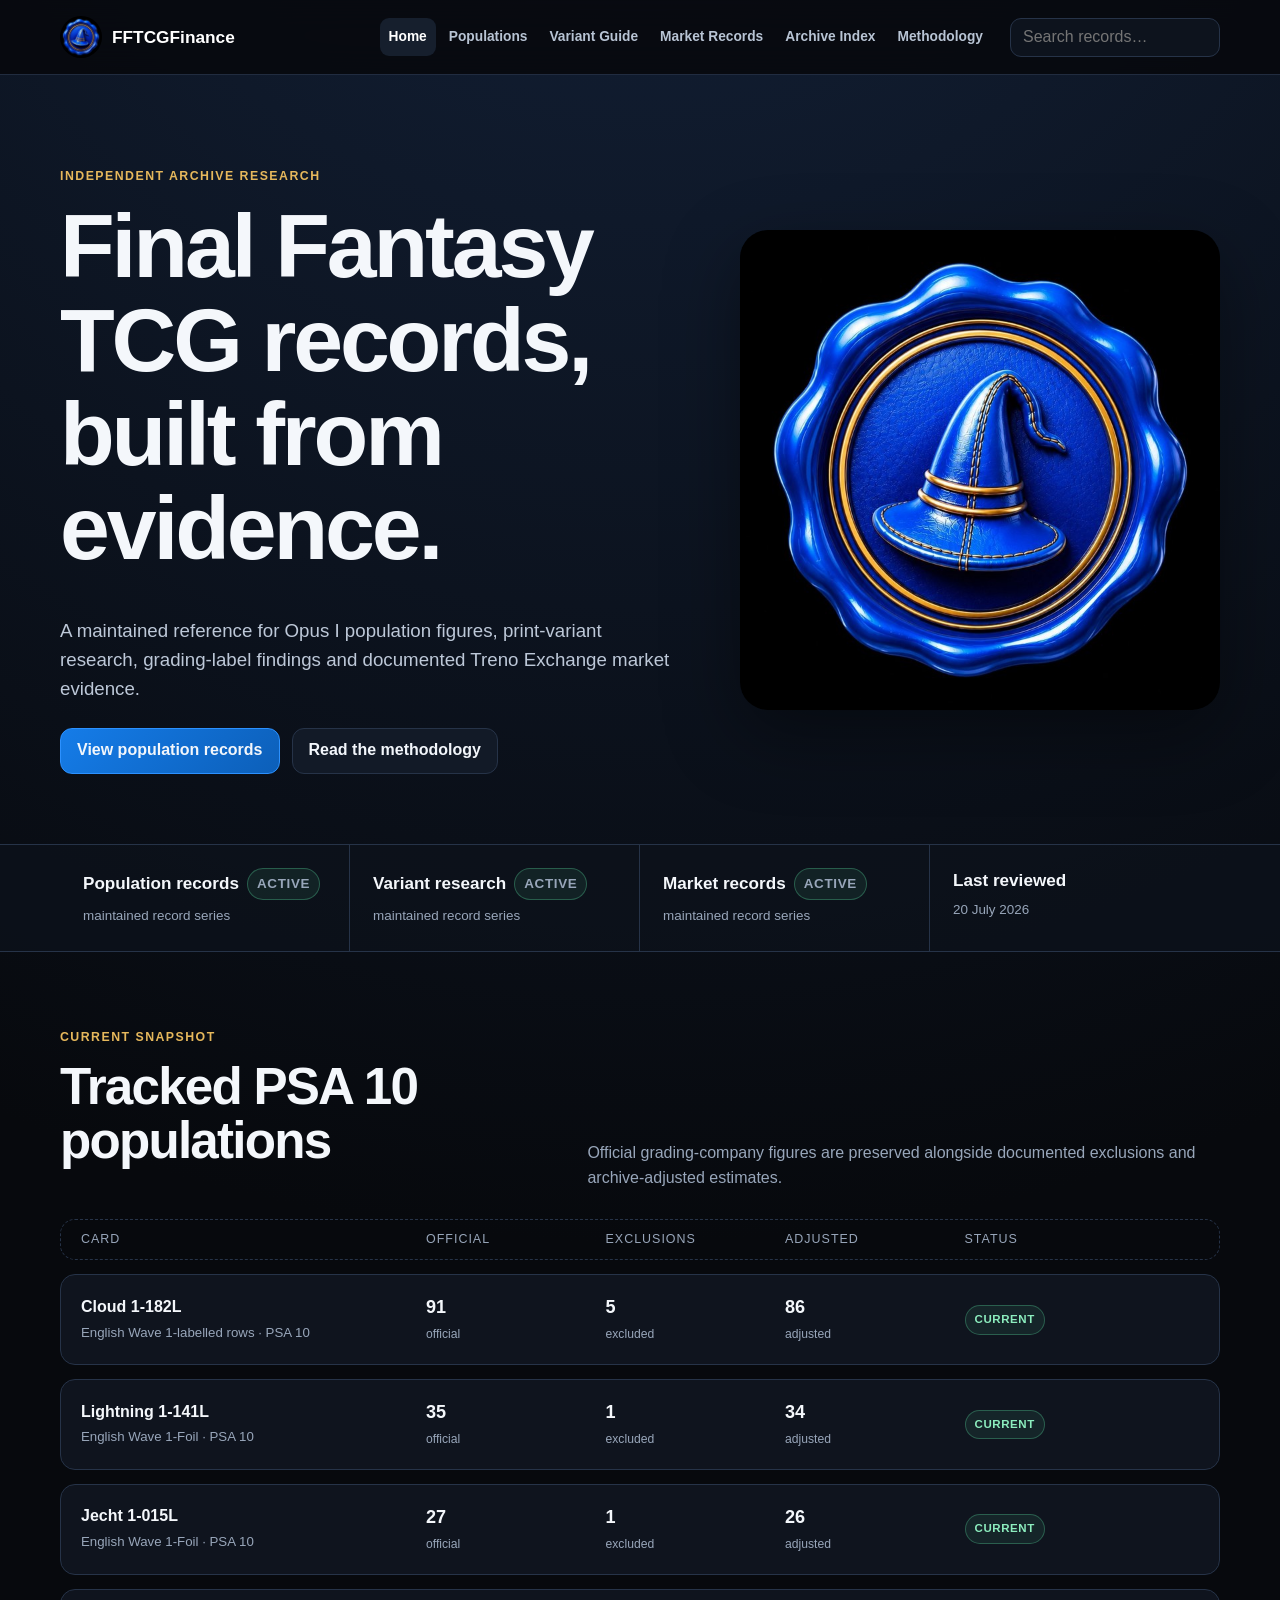
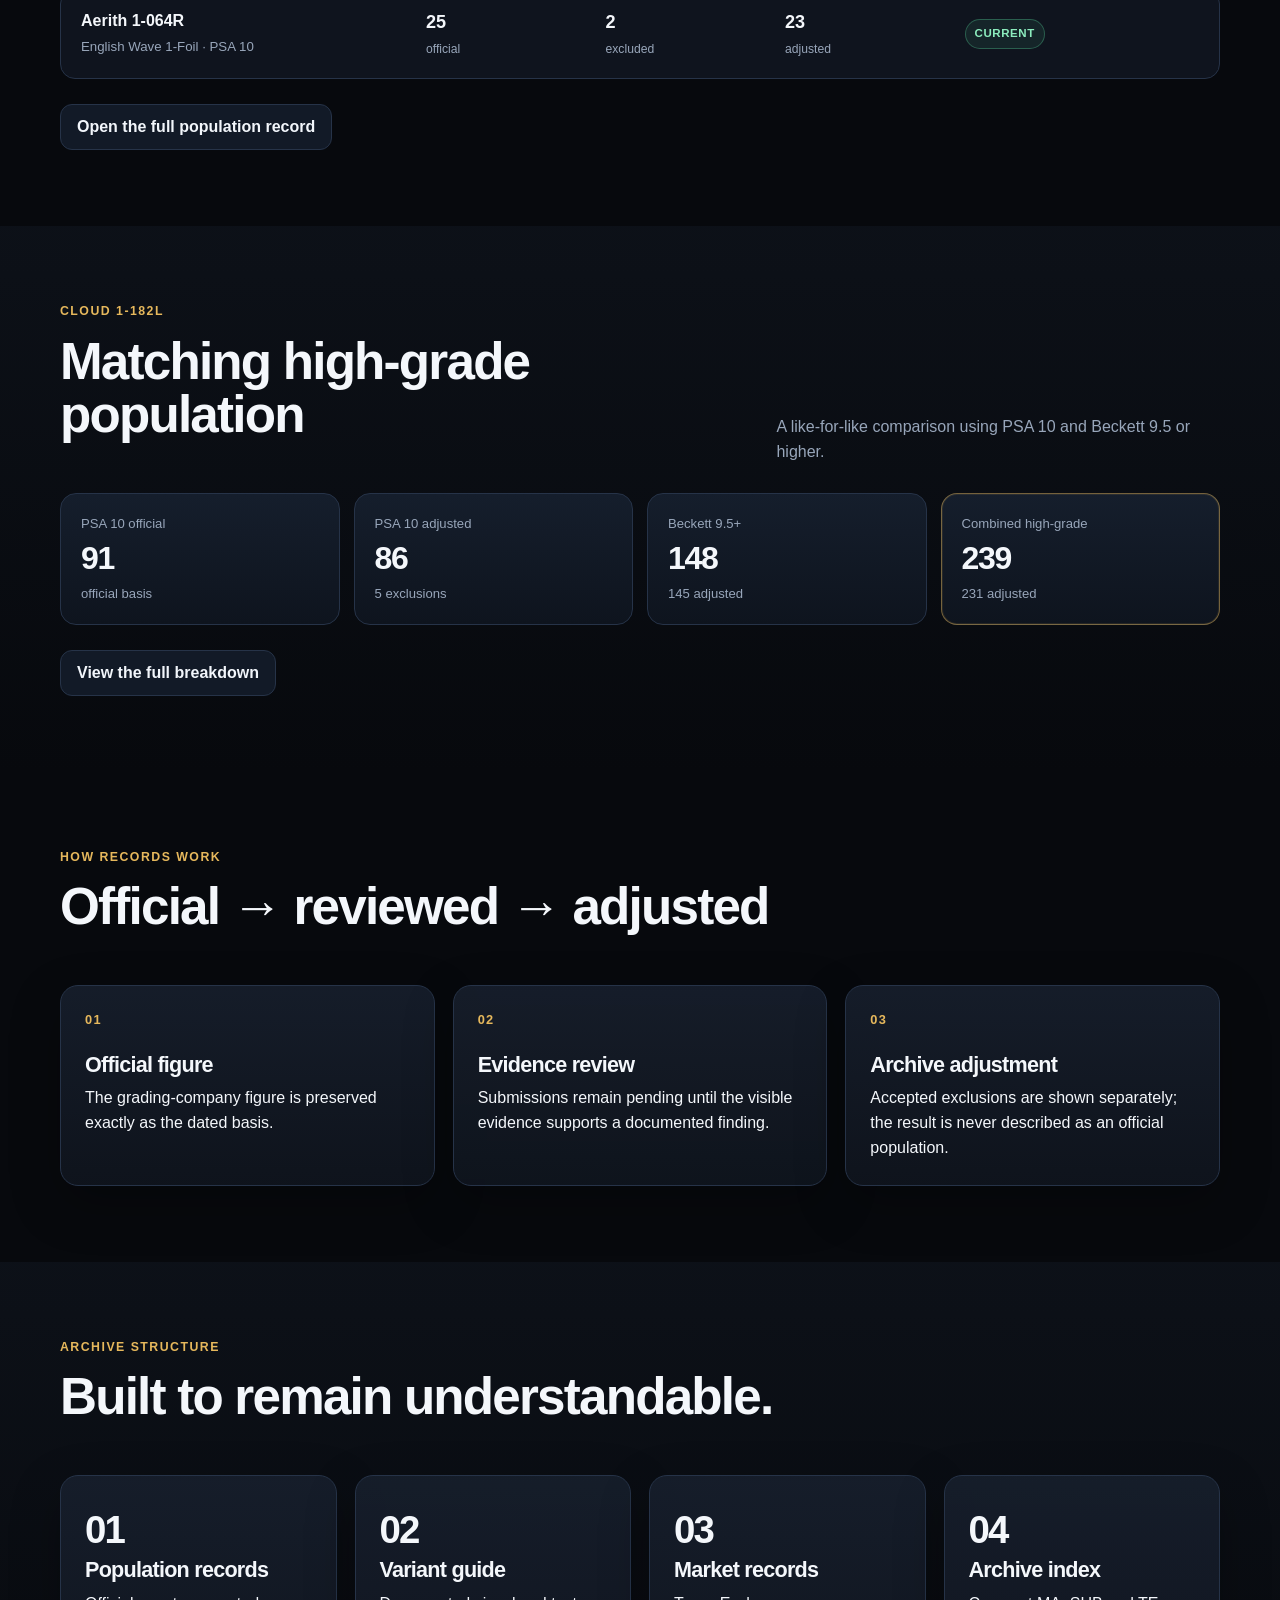
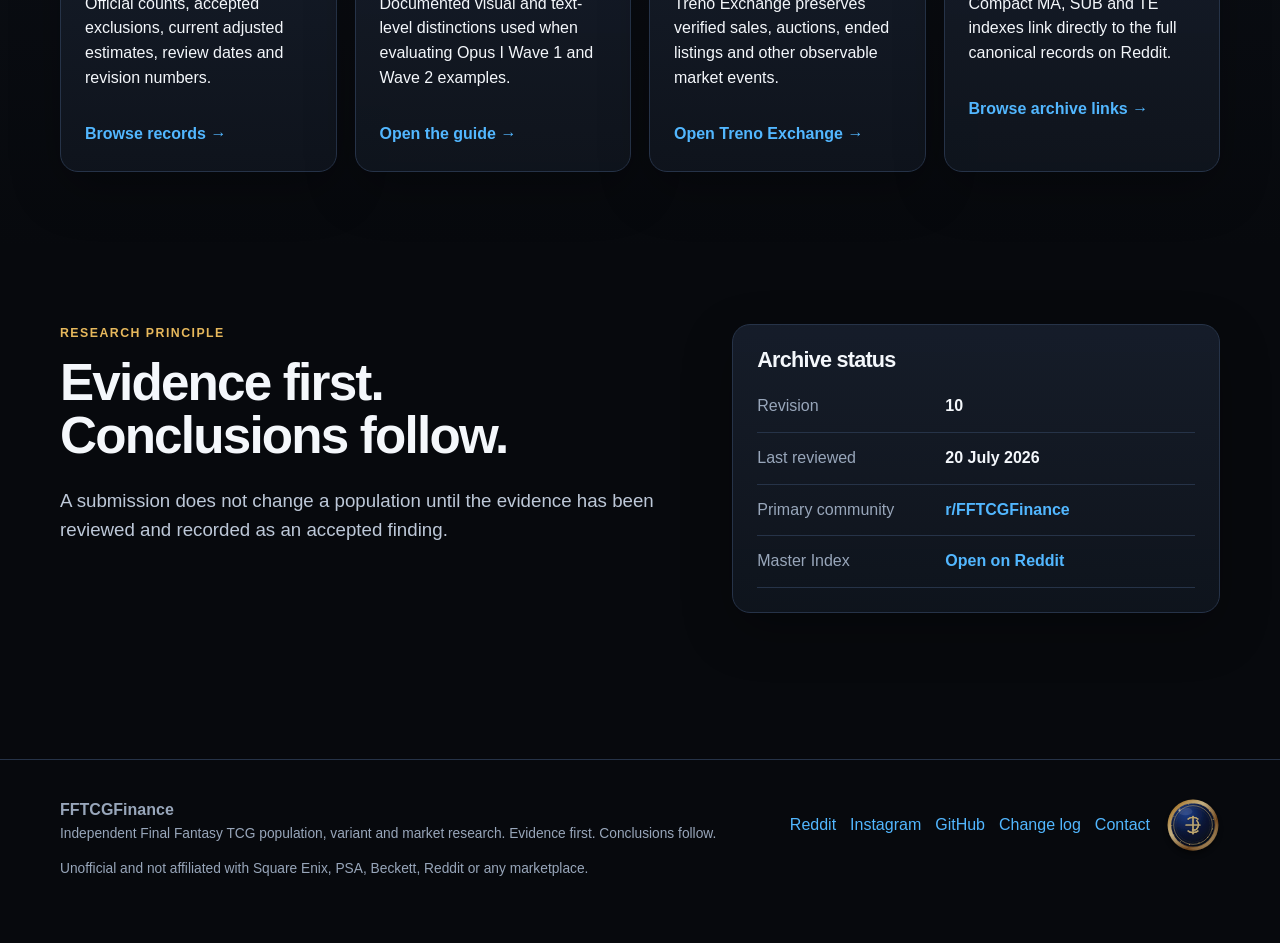
==== commit 770f030f: "V10" ====
--- a/index.html
+++ b/index.html
@@ -106,7 +106,7 @@
     <div class="footer-side">
       <div class="footer-links">
         <a href="https://www.reddit.com/r/FFTCGFinance/">Reddit</a>
-        <a href="https://www.youtube.com/@FFTCGFinance">YouTube</a>
+        <a href="https://www.instagram.com/fftcgfinance/">Instagram</a>
         <a href="https://github.com/FFTCGFinance">GitHub</a>
         <a href="changelog.html">Change log</a>
         <a href="mailto:research@fftcgfinance.com">Contact</a>
--- a/styles.css
+++ b/styles.css
@@ -259,3 +259,133 @@
   .market-chart { min-width:700px; }
   .chart-frame { overflow-x:auto; }
 }
+
+
+/* Mobile market terminal refinements */
+@media (max-width:650px) {
+  .chart-card {
+    padding: 12px;
+  }
+
+  .chart-frame {
+    margin-left: -4px;
+    margin-right: -4px;
+    padding-bottom: 4px;
+  }
+
+  .market-chart {
+    min-width: 560px;
+    height: 320px;
+  }
+
+  .chart-frame canvas,
+  .chart-frame svg {
+    max-width: none;
+  }
+
+  .table-wrap {
+    overflow-x:auto;
+    -webkit-overflow-scrolling:touch;
+  }
+
+  .market-table {
+    min-width:640px;
+  }
+
+  .market-table td,
+  .market-table th {
+    white-space:normal;
+  }
+
+  .nav {
+    padding-bottom:4px;
+  }
+}
+
+
+/* Mobile chart mode: compact iPhone presentation while preserving desktop dashboard */
+@media (max-width:650px) {
+  .chart-frame {
+    overflow:hidden;
+  }
+
+  .market-chart {
+    width:100%;
+    min-width:0;
+    height:300px;
+    display:block;
+  }
+
+  .chart-card {
+    padding:12px;
+  }
+
+  .chart-note {
+    margin-top:16px;
+  }
+
+  .chart-controls {
+    gap:10px;
+  }
+
+  .series-toggle,
+  .grade-toggle,
+  .range-control,
+  .chart-reset {
+    min-height:46px;
+  }
+}
+
+
+@media (max-width:650px) {
+  .market-table {
+    min-width:0;
+    width:100%;
+  }
+
+  .market-table thead {
+    display:none;
+  }
+
+  .market-table tbody,
+  .market-table tr,
+  .market-table td {
+    display:block;
+    width:100%;
+  }
+
+  .market-table tr {
+    padding:16px;
+    margin-bottom:12px;
+    border:1px solid var(--line);
+    border-radius:16px;
+    background:rgba(255,255,255,.02);
+  }
+
+  .market-table td {
+    border:0;
+    padding:5px 0;
+  }
+
+  .market-table td::before {
+    display:inline-block;
+    width:110px;
+    color:var(--muted);
+    font-size:.78rem;
+    text-transform:uppercase;
+    letter-spacing:.08em;
+    font-weight:700;
+  }
+
+  .market-table td:nth-child(1)::before { content:"Date"; }
+  .market-table td:nth-child(2)::before { content:"Class"; }
+  .market-table td:nth-child(3)::before { content:"Grade"; }
+  .market-table td:nth-child(4)::before { content:"Price"; }
+  .market-table td:nth-child(5)::before { content:"Platform"; }
+  .market-table td:nth-child(6)::before { content:"Status"; }
+  .market-table td:nth-child(7)::before { content:"Evidence"; }
+}
+
+@media (max-width:650px){.market-chart{height:360px;}}
+
+@media (max-width:650px){.market-chart{height:420px;}}
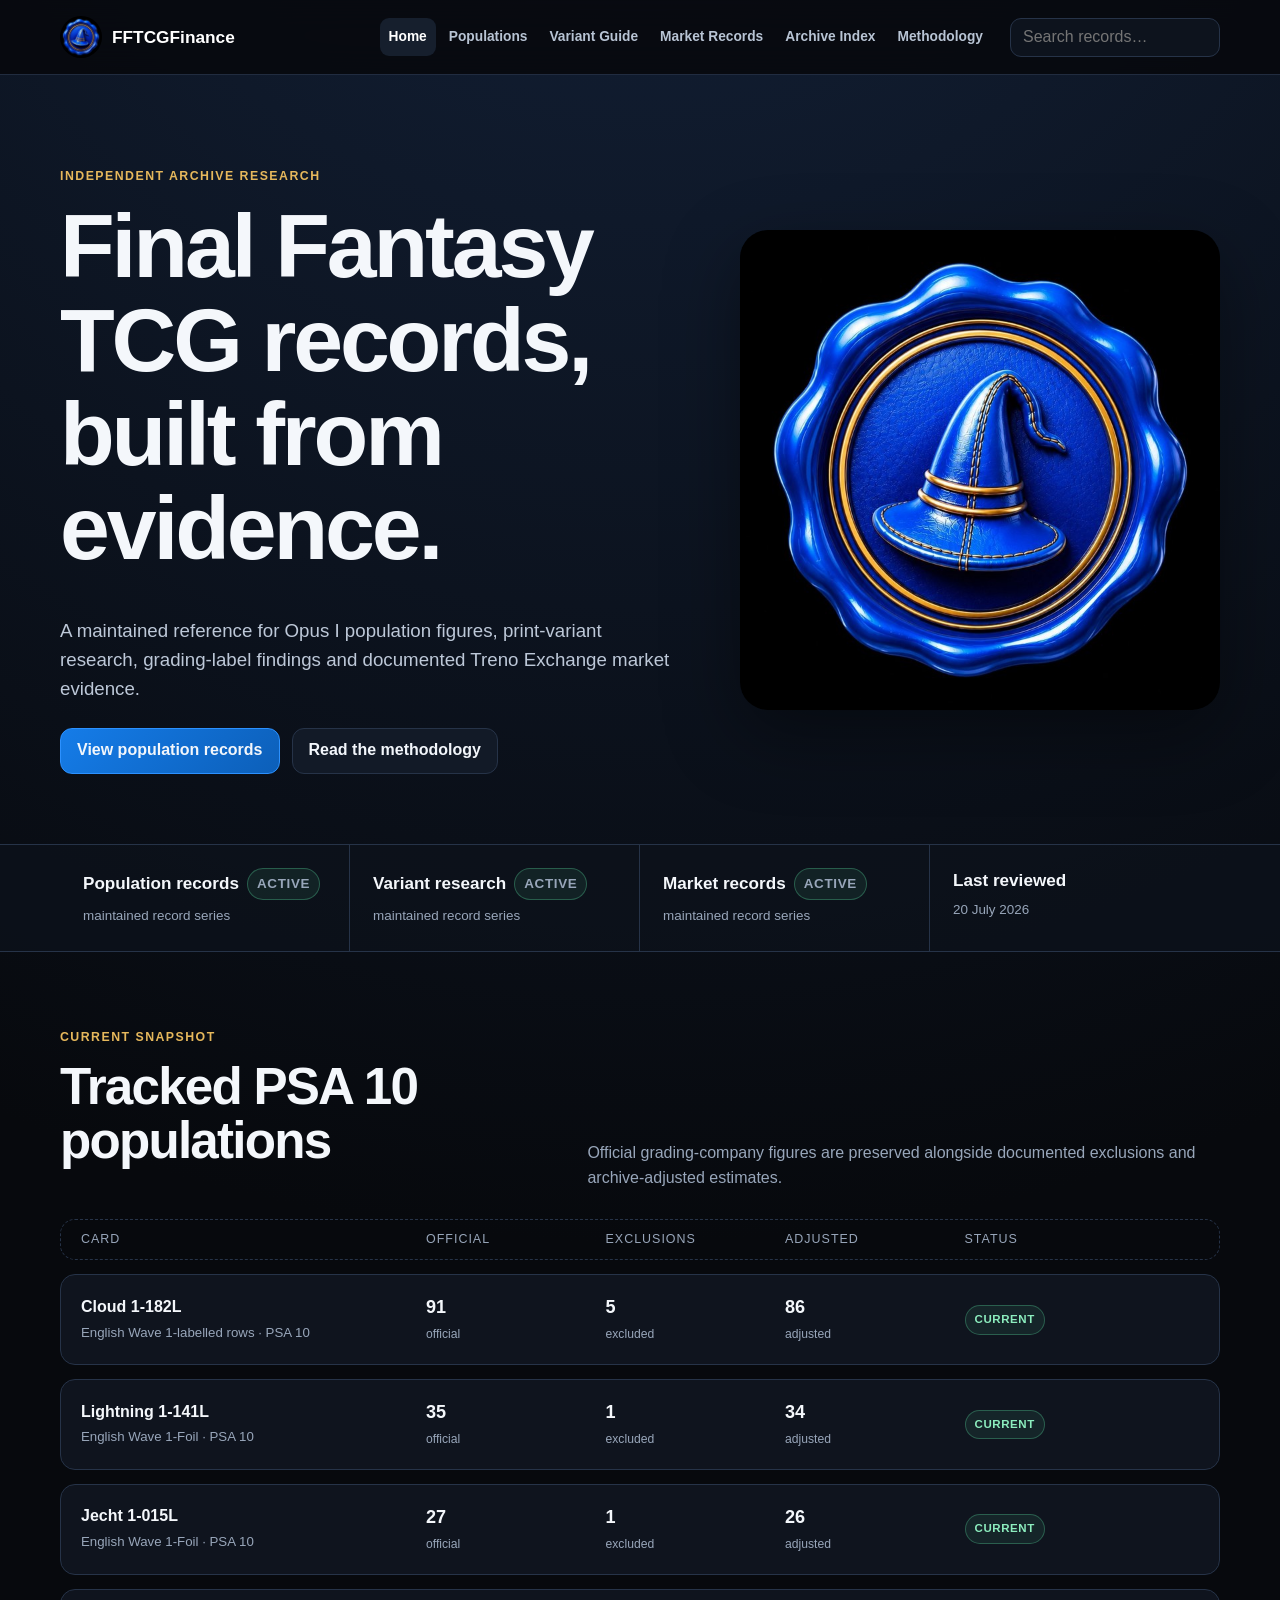
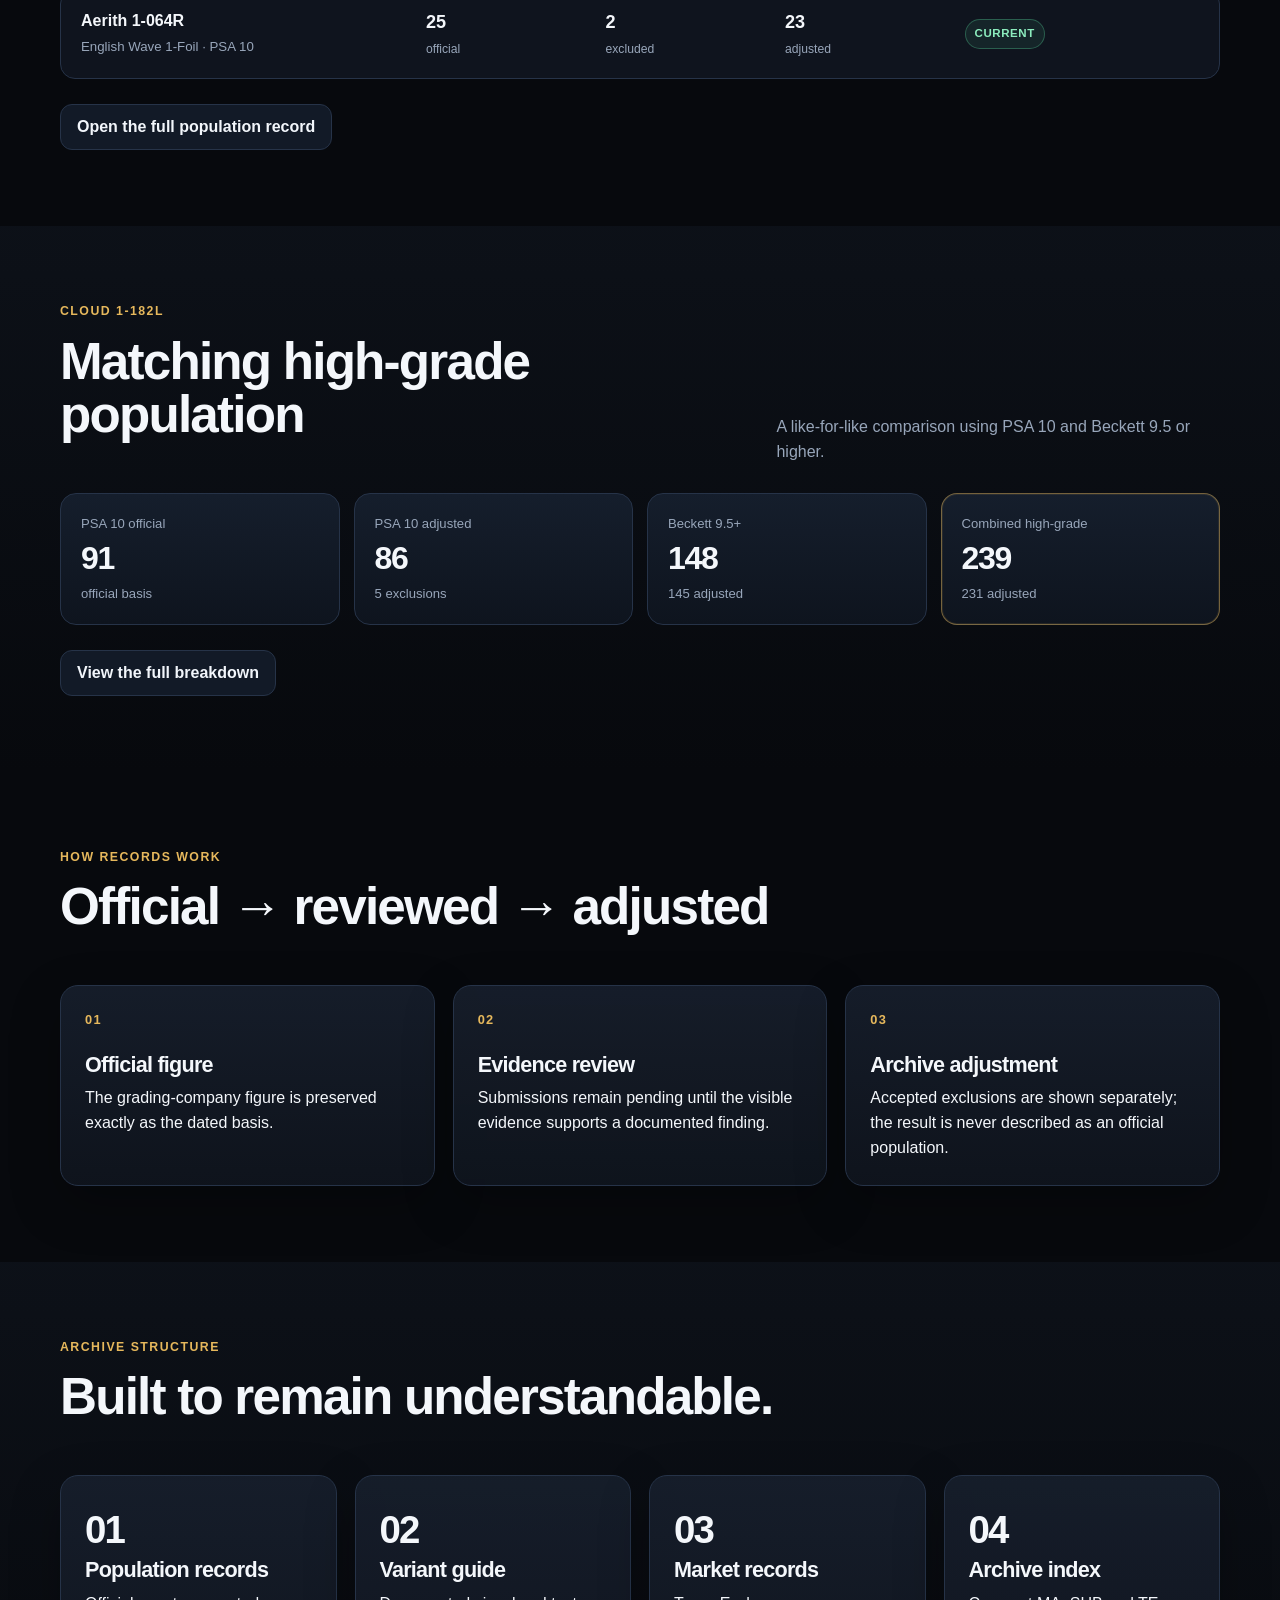
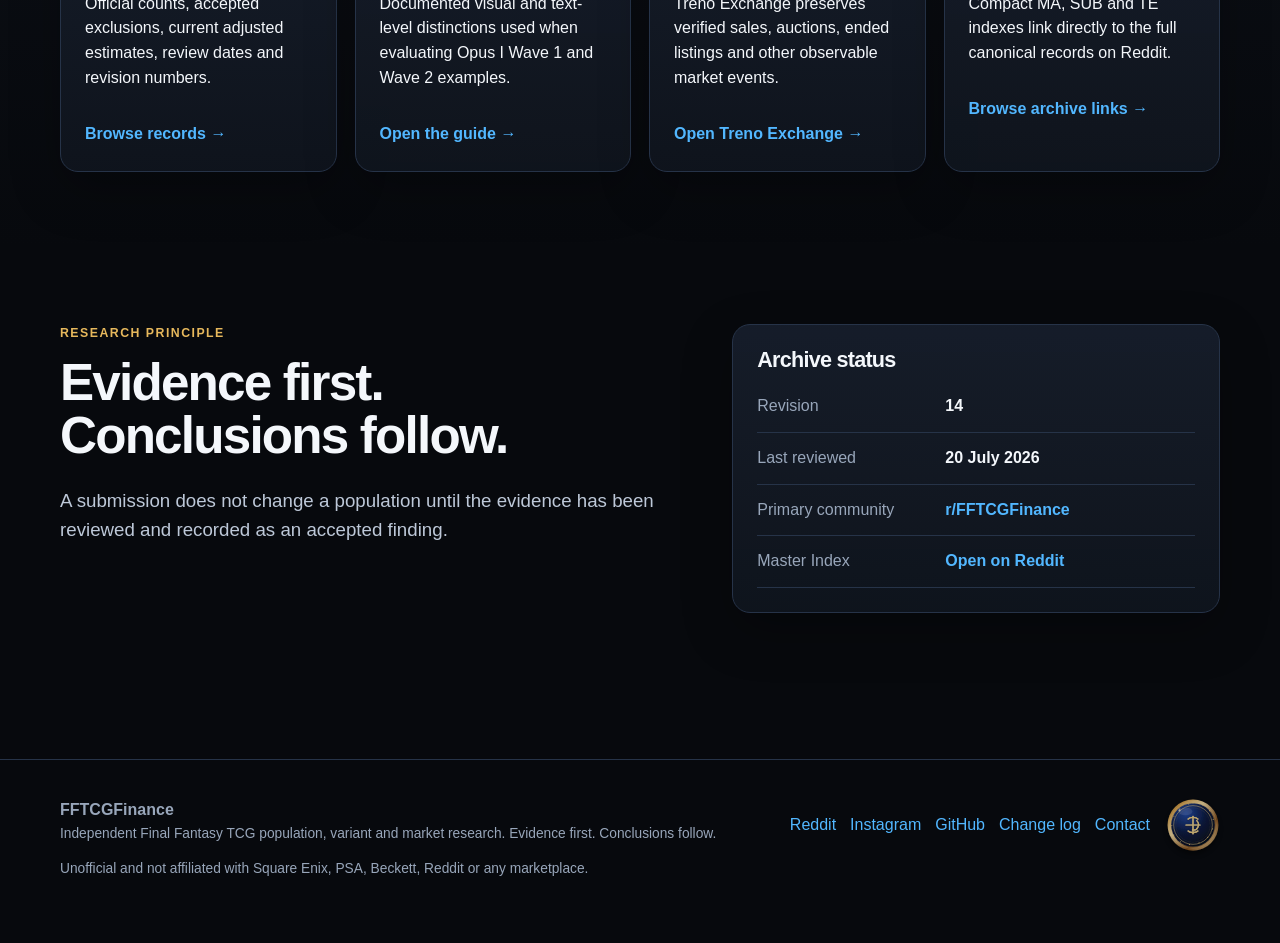
==== commit 7ad9650d: "V10 r 8" ====
--- a/index.html
+++ b/index.html
@@ -21,7 +21,7 @@
   window.plausible=window.plausible||function(){(plausible.q=window.plausible.q||[]).push(arguments)},plausible.init=plausible.init||function(i){plausible.o=i||{}};
   plausible.init()
 </script>
-      <link rel="stylesheet" href="styles.css">
+      <link rel="stylesheet" href="styles.css?v=10.8">
     </head>
 <body>
 <a class="skip-link" href="#main">Skip to content</a>
@@ -164,7 +164,7 @@
     </div>
   </div>
 </footer>
-<script src="data.js"></script>
-<script src="app.js"></script>
+<script src="data.js?v=10.8"></script>
+<script src="app.js?v=10.8"></script>
 </body>
 </html>
--- a/styles.css
+++ b/styles.css
@@ -389,3 +389,48 @@
 @media (max-width:650px){.market-chart{height:360px;}}
 
 @media (max-width:650px){.market-chart{height:420px;}}
+
+/* Version 10 Revision 2: chart follows printing classification only */
+.grade-toggle,.grade-controls{display:none!important;}
+@media(max-width:650px){.market-chart{height:420px;}}
+
+/* Version 10 Revision 6: chart fills its container correctly */
+.market-chart {
+  height: 560px;
+  min-height: 560px;
+}
+
+@media (max-width:650px) {
+  .chart-frame {
+    height: auto;
+  }
+
+  .market-chart {
+    height: 520px;
+    min-height: 520px;
+  }
+}
+
+/* Version 10 Revision 7 chart sizing */
+.market-chart{height:760px;min-height:760px;}
+@media(max-width:650px){.market-chart{height:520px;min-height:520px;}}
+
+
+/* Website Version 10 — Revision 8: mobile chart uses a matching tall SVG coordinate system */
+.market-chart {
+  width:100%;
+  height:auto;
+  min-height:0;
+  aspect-ratio:1000 / 760;
+}
+
+@media (max-width:650px) {
+  .market-chart {
+    width:100%;
+    height:auto;
+    min-height:0;
+    aspect-ratio:1000 / 1380;
+  }
+  .chart-axis-label { font-size:17px; }
+  .chart-axis-title { font-size:17px; }
+}
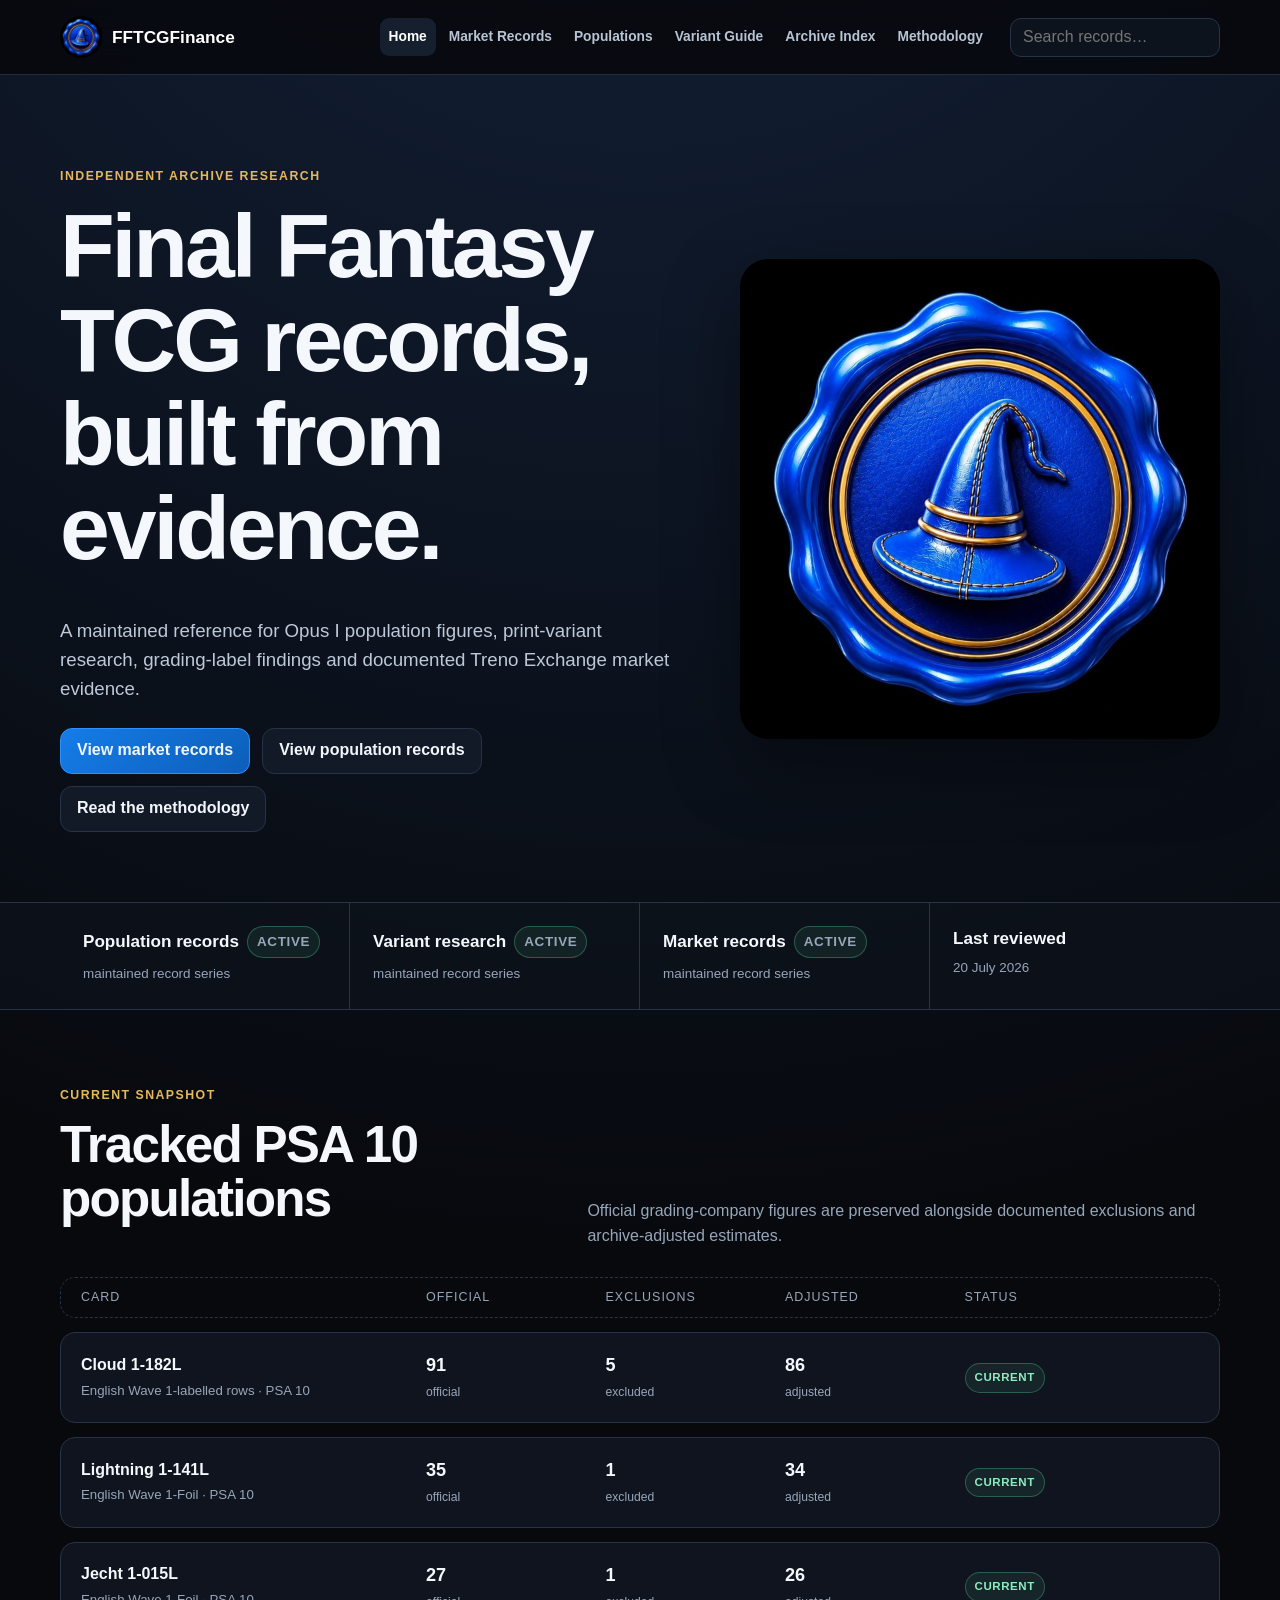
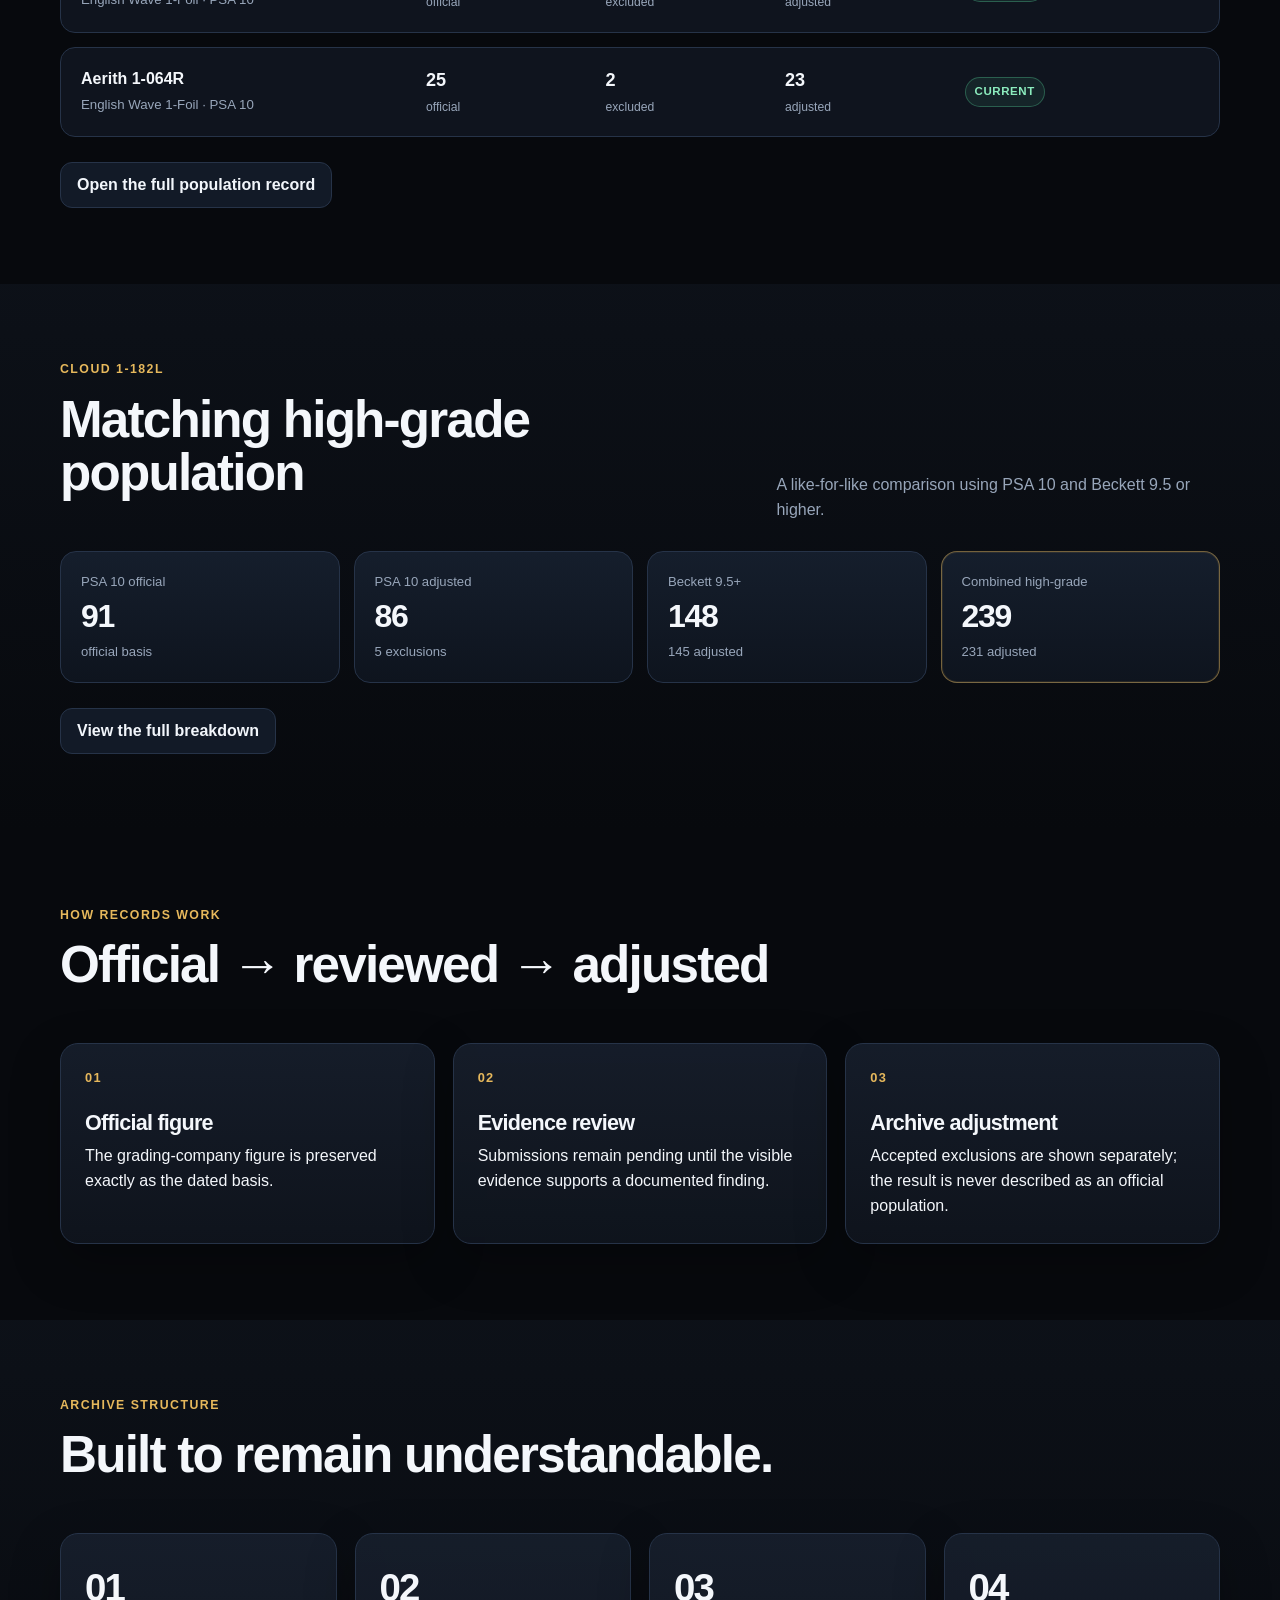
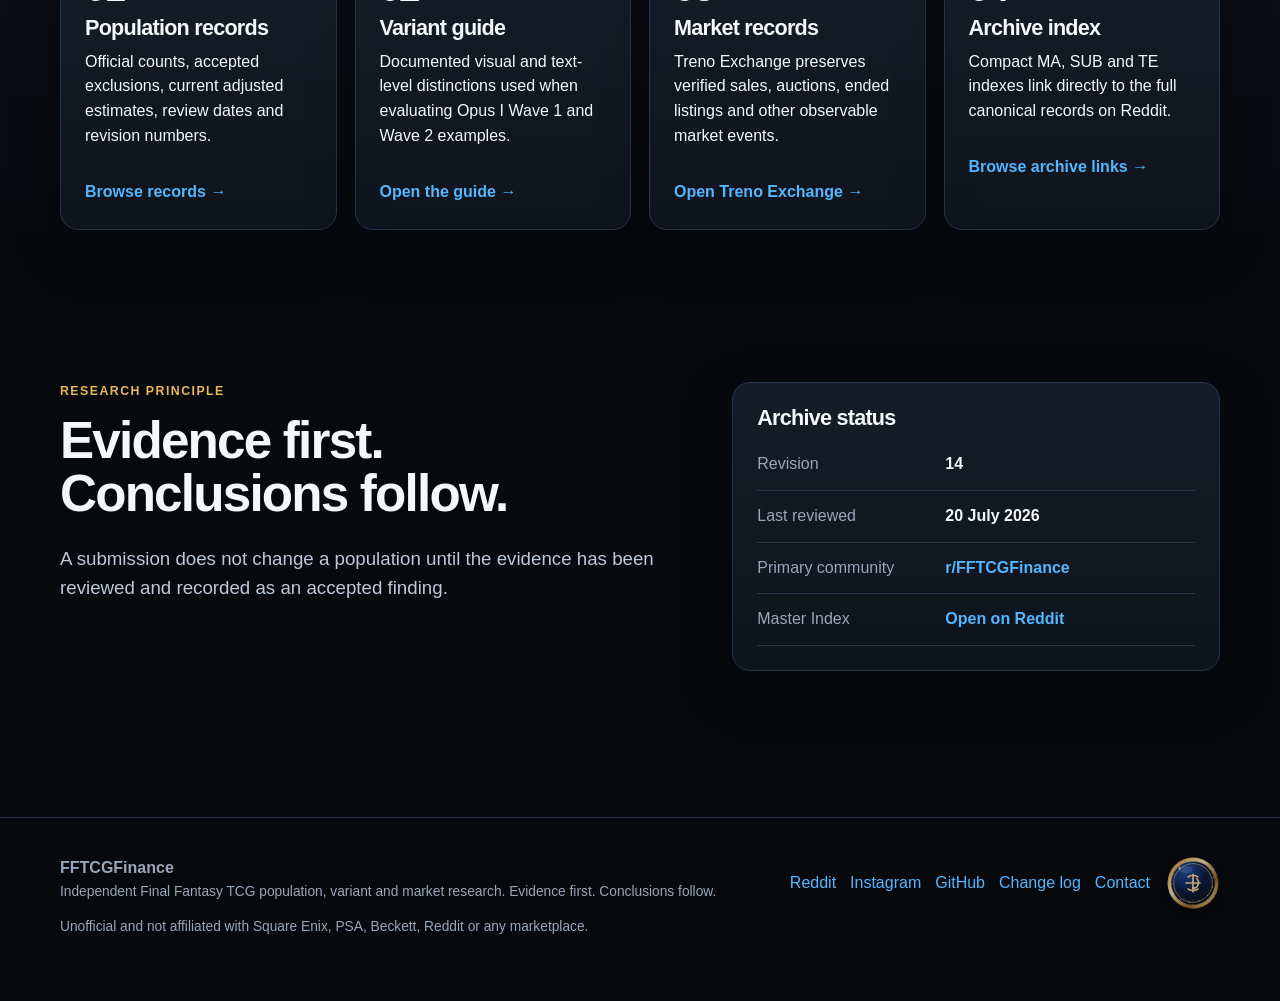
==== commit 59129388: "Add files via upload 10/10" ====
--- a/index.html
+++ b/index.html
@@ -1,170 +1,166 @@
-    <!doctype html>
-    <html lang="en-GB">
-    <head>
-      <meta charset="utf-8">
-      <meta name="viewport" content="width=device-width, initial-scale=1">
-      <title>FFTCGFinance | Final Fantasy TCG Population, Variant & Market Research</title>
-      <meta name="description" content="Independent Final Fantasy TCG population, variant, grading-label and market research, with evidence-linked archive records.">
-      <link rel="canonical" href="https://fftcgfinance.com/">
-      <meta property="og:title" content="FFTCGFinance | Final Fantasy TCG Population, Variant & Market Research">
-      <meta property="og:description" content="Independent Final Fantasy TCG population, variant, grading-label and market research, with evidence-linked archive records.">
-      <meta property="og:type" content="website">
-      <meta property="og:url" content="https://fftcgfinance.com/">
-      <meta property="og:image" content="https://fftcgfinance.com/logo-square.jpg">
-      <meta name="theme-color" content="#07090d">
-      <link rel="icon" href="favicon.png">
-      <link rel="apple-touch-icon" href="icon-192.png">
-      <link rel="manifest" href="manifest.webmanifest">
-      <!-- Privacy-friendly analytics by Plausible -->
-<script async src="https://plausible.io/js/pa-Hlj13cnP0ZmUmXgtMXtPP.js"></script>
+ <!DOCTYPE html>
+
+<html lang="en-GB">
+<head>
+<meta charset="utf-8"/>
+<meta content="width=device-width, initial-scale=1" name="viewport"/>
+<title>FFTCGFinance | Final Fantasy TCG Population, Variant &amp; Market Research</title>
+<meta content="Independent Final Fantasy TCG population, variant, grading-label and market research, with evidence-linked archive records." name="description"/>
+<link href="https://fftcgfinance.com/" rel="canonical"/>
+<meta content="FFTCGFinance | Final Fantasy TCG Population, Variant &amp; Market Research" property="og:title"/>
+<meta content="Independent Final Fantasy TCG population, variant, grading-label and market research, with evidence-linked archive records." property="og:description"/>
+<meta content="website" property="og:type"/>
+<meta content="https://fftcgfinance.com/" property="og:url"/>
+<meta content="https://fftcgfinance.com/logo-square.jpg" property="og:image"/>
+<meta content="#07090d" name="theme-color"/>
+<link href="favicon.png" rel="icon"/>
+<link href="icon-192.png" rel="apple-touch-icon"/>
+<link href="manifest.webmanifest" rel="manifest"/>
+<!-- Privacy-friendly analytics by Plausible -->
+<script async="" src="https://plausible.io/js/pa-Hlj13cnP0ZmUmXgtMXtPP.js"></script>
 <script>
   window.plausible=window.plausible||function(){(plausible.q=window.plausible.q||[]).push(arguments)},plausible.init=plausible.init||function(i){plausible.o=i||{}};
   plausible.init()
 </script>
-      <link rel="stylesheet" href="styles.css?v=10.8">
-    </head>
+<link href="styles.css?v=10.10" rel="stylesheet"/>
+</head>
 <body>
 <a class="skip-link" href="#main">Skip to content</a>
 <header class="site-header">
-  <div class="wrap header-inner">
-    <a class="brand" href="index.html"><img src="logo-square.jpg" alt=""><span>FFTCGFinance</span></a>
-    <nav class="nav" aria-label="Primary"><a href="index.html" aria-current="page">Home</a><a href="populations.html">Populations</a><a href="variants.html">Variant Guide</a><a href="market.html">Market Records</a><a href="evidence.html">Archive Index</a><a href="methodology.html">Methodology</a></nav>
-    <div class="global-search" data-global-search-wrap>
-      <label class="sr-only" for="global-search-index-html">Search the archive</label>
-      <input id="global-search-index-html" type="search" placeholder="Search records…" autocomplete="off" data-global-search>
-      <div class="global-results hidden" data-global-results role="listbox" aria-label="Search results"></div>
-    </div>
-  </div>
+<div class="wrap header-inner">
+<a class="brand" href="index.html"><img alt="" src="logo-square.jpg"/><span>FFTCGFinance</span></a>
+<nav aria-label="Primary" class="nav"><a aria-current="page" href="index.html">Home</a><a href="market.html">Market Records</a><a href="populations.html">Populations</a><a href="variants.html">Variant Guide</a><a href="evidence.html">Archive Index</a><a href="methodology.html">Methodology</a></nav>
+<div class="global-search" data-global-search-wrap="">
+<label class="sr-only" for="global-search-index-html">Search the archive</label>
+<input autocomplete="off" data-global-search="" id="global-search-index-html" placeholder="Search records…" type="search"/>
+<div aria-label="Search results" class="global-results hidden" data-global-results="" role="listbox"></div>
+</div>
+</div>
 </header>
 <main id="main">
 <section class="hero">
-  <div class="wrap hero-grid">
-    <div>
-      <div class="kicker">Independent archive research</div>
-      <h1>Final Fantasy TCG records, built from evidence.</h1>
-      <p class="lede">A maintained reference for Opus I population figures, print-variant research, grading-label findings and documented Treno Exchange market evidence.</p>
-      <div class="hero-actions">
-        <a class="btn btn-primary" href="populations.html">View population records</a>
-        <a class="btn" href="methodology.html">Read the methodology</a>
-      </div>
-    </div>
-    <img class="hero-mark" src="logo-square.jpg" alt="Blue and gold wizard-hat seal used by FFTCGFinance">
-  </div>
+<div class="wrap hero-grid">
+<div>
+<div class="kicker">Independent archive research</div>
+<h1>Final Fantasy TCG records, built from evidence.</h1>
+<p class="lede">A maintained reference for Opus I population figures, print-variant research, grading-label findings and documented Treno Exchange market evidence.</p>
+<div class="hero-actions"><a class="btn btn-primary" href="market.html">View market records</a><a class="btn" href="populations.html">View population records</a><a class="btn" href="methodology.html">Read the methodology</a></div>
+</div>
+<img alt="Blue and gold wizard-hat seal used by FFTCGFinance" class="hero-mark" src="logo-square.jpg"/>
+</div>
 </section>
 <section class="status-strip">
-  <div class="wrap status-grid" data-site-status></div>
+<div class="wrap status-grid" data-site-status=""></div>
 </section>
 <section class="section">
-  <div class="wrap">
-    <div class="section-head"><div><div class="kicker">Current snapshot</div><h2>Tracked PSA 10 populations</h2></div><p>Official grading-company figures are preserved alongside documented exclusions and archive-adjusted estimates.</p></div>
-    <div class="record-list" data-home-records></div>
-    <div class="hero-actions"><a class="btn" href="populations.html">Open the full population record</a></div>
-  </div>
+<div class="wrap">
+<div class="section-head"><div><div class="kicker">Current snapshot</div><h2>Tracked PSA 10 populations</h2></div><p>Official grading-company figures are preserved alongside documented exclusions and archive-adjusted estimates.</p></div>
+<div class="record-list" data-home-records=""></div>
+<div class="hero-actions"><a class="btn" href="populations.html">Open the full population record</a></div>
+</div>
 </section>
 <section class="section section-muted">
-  <div class="wrap">
-    <div class="section-head"><div><div class="kicker">Cloud 1-182L</div><h2>Matching high-grade population</h2></div><p>A like-for-like comparison using PSA 10 and Beckett 9.5 or higher.</p></div>
-    <div class="cloud-summary-grid" data-cloud-summary></div>
-    <div class="hero-actions"><a class="btn" href="populations.html#cloud-population-summary">View the full breakdown</a></div>
-  </div>
+<div class="wrap">
+<div class="section-head"><div><div class="kicker">Cloud 1-182L</div><h2>Matching high-grade population</h2></div><p>A like-for-like comparison using PSA 10 and Beckett 9.5 or higher.</p></div>
+<div class="cloud-summary-grid" data-cloud-summary=""></div>
+<div class="hero-actions"><a class="btn" href="populations.html#cloud-population-summary">View the full breakdown</a></div>
+</div>
 </section>
 <section class="section">
-  <div class="wrap">
-    <div class="section-head"><div><div class="kicker">How records work</div><h2>Official → reviewed → adjusted</h2></div></div>
-    <div class="process-grid">
-      <article class="card"><div class="process-number">01</div><h3>Official figure</h3><p>The grading-company figure is preserved exactly as the dated basis.</p></article>
-      <article class="card"><div class="process-number">02</div><h3>Evidence review</h3><p>Submissions remain pending until the visible evidence supports a documented finding.</p></article>
-      <article class="card"><div class="process-number">03</div><h3>Archive adjustment</h3><p>Accepted exclusions are shown separately; the result is never described as an official population.</p></article>
-    </div>
-  </div>
+<div class="wrap">
+<div class="section-head"><div><div class="kicker">How records work</div><h2>Official → reviewed → adjusted</h2></div></div>
+<div class="process-grid">
+<article class="card"><div class="process-number">01</div><h3>Official figure</h3><p>The grading-company figure is preserved exactly as the dated basis.</p></article>
+<article class="card"><div class="process-number">02</div><h3>Evidence review</h3><p>Submissions remain pending until the visible evidence supports a documented finding.</p></article>
+<article class="card"><div class="process-number">03</div><h3>Archive adjustment</h3><p>Accepted exclusions are shown separately; the result is never described as an official population.</p></article>
+</div>
+</div>
 </section>
 <section class="section section-muted">
-  <div class="wrap">
-    <div class="section-head"><div><div class="kicker">Archive structure</div><h2>Built to remain understandable.</h2></div></div>
-    <div class="grid-4">
-      <article class="card"><div class="card-number">01</div><h3>Population records</h3><p>Official counts, accepted exclusions, current adjusted estimates, review dates and revision numbers.</p><a class="card-link" href="populations.html">Browse records →</a></article>
-      <article class="card"><div class="card-number">02</div><h3>Variant guide</h3><p>Documented visual and text-level distinctions used when evaluating Opus I Wave 1 and Wave 2 examples.</p><a class="card-link" href="variants.html">Open the guide →</a></article>
-      <article class="card"><div class="card-number">03</div><h3>Market records</h3><p>Treno Exchange preserves verified sales, auctions, ended listings and other observable market events.</p><a class="card-link" href="market.html">Open Treno Exchange →</a></article>
-      <article class="card"><div class="card-number">04</div><h3>Archive index</h3><p>Compact MA, SUB and TE indexes link directly to the full canonical records on Reddit.</p><a class="card-link" href="evidence.html">Browse archive links →</a></article>
-    </div>
-  </div>
+<div class="wrap">
+<div class="section-head"><div><div class="kicker">Archive structure</div><h2>Built to remain understandable.</h2></div></div>
+<div class="grid-4">
+<article class="card"><div class="card-number">01</div><h3>Population records</h3><p>Official counts, accepted exclusions, current adjusted estimates, review dates and revision numbers.</p><a class="card-link" href="populations.html">Browse records →</a></article>
+<article class="card"><div class="card-number">02</div><h3>Variant guide</h3><p>Documented visual and text-level distinctions used when evaluating Opus I Wave 1 and Wave 2 examples.</p><a class="card-link" href="variants.html">Open the guide →</a></article>
+<article class="card"><div class="card-number">03</div><h3>Market records</h3><p>Treno Exchange preserves verified sales, auctions, ended listings and other observable market events.</p><a class="card-link" href="market.html">Open Treno Exchange →</a></article>
+<article class="card"><div class="card-number">04</div><h3>Archive index</h3><p>Compact MA, SUB and TE indexes link directly to the full canonical records on Reddit.</p><a class="card-link" href="evidence.html">Browse archive links →</a></article>
+</div>
+</div>
 </section>
 <section class="section">
-  <div class="wrap detail-grid">
-    <div><div class="kicker">Research principle</div><h2>Evidence first.<br>Conclusions follow.</h2><p class="lede">A submission does not change a population until the evidence has been reviewed and recorded as an accepted finding.</p></div>
-    <aside class="card"><h3>Archive status</h3><dl class="meta-list"><div class="meta-row"><dt>Revision</dt><dd data-revision>4</dd></div><div class="meta-row"><dt>Last reviewed</dt><dd data-reviewed>20 July 2026</dd></div><div class="meta-row"><dt>Primary community</dt><dd><a href="https://www.reddit.com/r/FFTCGFinance/">r/FFTCGFinance</a></dd></div><div class="meta-row"><dt>Master Index</dt><dd><a href="https://www.reddit.com/r/FFTCGFinance/s/KRcXDXnGiP">Open on Reddit</a></dd></div></dl></aside>
-  </div>
+<div class="wrap detail-grid">
+<div><div class="kicker">Research principle</div><h2>Evidence first.<br/>Conclusions follow.</h2><p class="lede">A submission does not change a population until the evidence has been reviewed and recorded as an accepted finding.</p></div>
+<aside class="card"><h3>Archive status</h3><dl class="meta-list"><div class="meta-row"><dt>Revision</dt><dd data-revision="">4</dd></div><div class="meta-row"><dt>Last reviewed</dt><dd data-reviewed="">20 July 2026</dd></div><div class="meta-row"><dt>Primary community</dt><dd><a href="https://www.reddit.com/r/FFTCGFinance/">r/FFTCGFinance</a></dd></div><div class="meta-row"><dt>Master Index</dt><dd><a href="https://www.reddit.com/r/FFTCGFinance/s/KRcXDXnGiP">Open on Reddit</a></dd></div></dl></aside>
+</div>
 </section>
 </main>
 <footer class="site-footer">
-  <div class="wrap footer-grid">
-    <div>
-      <strong>FFTCGFinance</strong>
-      <p class="small">Independent Final Fantasy TCG population, variant and market research. Evidence first. Conclusions follow.</p>
-      <p class="small">Unofficial and not affiliated with Square Enix, PSA, Beckett, Reddit or any marketplace.</p>
-    </div>
-    <div class="footer-side">
-      <div class="footer-links">
-        <a href="https://www.reddit.com/r/FFTCGFinance/">Reddit</a>
-        <a href="https://www.instagram.com/fftcgfinance/">Instagram</a>
-        <a href="https://github.com/FFTCGFinance">GitHub</a>
-        <a href="changelog.html">Change log</a>
-        <a href="mailto:research@fftcgfinance.com">Contact</a>
-      </div>
-      <a class="hidden-coin" href="https://stellazzio.com/" target="_blank" rel="noopener"
-   aria-label="Open the hidden coin" data-hidden-coin>
-  <svg viewBox="0 0 100 100" aria-hidden="true">
-    <defs>
-      <linearGradient id="secretCoinRim" x1="0" y1="0" x2="1" y2="1">
-        <stop offset="0%" stop-color="#fff4bf"/>
-        <stop offset="16%" stop-color="#d89f45"/>
-        <stop offset="38%" stop-color="#f8dda1"/>
-        <stop offset="68%" stop-color="#87501b"/>
-        <stop offset="100%" stop-color="#f8dda1"/>
-      </linearGradient>
-      <radialGradient id="secretCoinCenter" cx="34%" cy="23%" r="78%">
-        <stop offset="0%" stop-color="#234ba8"/>
-        <stop offset="58%" stop-color="#0d1b43"/>
-        <stop offset="100%" stop-color="#060d1c"/>
-      </radialGradient>
-      <filter id="secretCoinShadow" x="-30%" y="-30%" width="160%" height="160%">
-        <feDropShadow dx="0" dy="7" stdDeviation="5" flood-color="#000" flood-opacity=".55"/>
-      </filter>
-      <filter id="secretCoinEmboss" x="-20%" y="-20%" width="140%" height="140%">
-        <feDropShadow dx="0" dy="0" stdDeviation=".45" flood-color="#fff8d8" flood-opacity=".55"/>
-        <feDropShadow dx="0" dy=".8" stdDeviation=".4" flood-color="#2f1904" flood-opacity=".85"/>
-      </filter>
-    </defs>
-    <g filter="url(#secretCoinShadow)">
-      <circle cx="50" cy="50" r="47" fill="url(#secretCoinRim)"/>
-      <circle cx="50" cy="50" r="43.2" fill="none" stroke="#fff0bc" stroke-opacity=".38" stroke-width="1"/>
-      <circle cx="50" cy="50" r="40.5" fill="url(#secretCoinCenter)" stroke="#fff0bc" stroke-opacity=".22" stroke-width=".8"/>
-      <circle cx="50" cy="50" r="35.8" fill="none" stroke="#f3d284" stroke-opacity=".82" stroke-width="1.2"/>
-      <circle cx="50" cy="50" r="31.8" fill="none" stroke="#f3d284" stroke-opacity=".18" stroke-width=".8"/>
-      <ellipse cx="36" cy="25" rx="13" ry="7" fill="#ffffff" opacity=".13"/>
-      <circle cx="25" cy="23" r="2" fill="#fff7d8" opacity=".8"/>
-      <g fill="#f3d284" opacity=".8">
-        <circle cx="50" cy="9.2" r="1.15"/><circle cx="67.2" cy="12.9" r="1.05"/><circle cx="80.6" cy="23.4" r="1.05"/>
-        <circle cx="87.4" cy="39.6" r="1.05"/><circle cx="86.2" cy="57.2" r="1.05"/><circle cx="77.2" cy="72.8" r="1.05"/>
-        <circle cx="61.2" cy="82.8" r="1.05"/><circle cx="43.4" cy="85.9" r="1.05"/><circle cx="26.6" cy="81.2" r="1.05"/>
-        <circle cx="14.5" cy="68.6" r="1.05"/><circle cx="10.7" cy="51.1" r="1.05"/><circle cx="14.6" cy="33.9" r="1.05"/>
-        <circle cx="25.6" cy="19.8" r="1.05"/><circle cx="41.9" cy="11.2" r="1.05"/>
-      </g>
-      <g stroke="#f3d284" stroke-width="2.3" stroke-linecap="round" stroke-linejoin="round"
-         fill="none" filter="url(#secretCoinEmboss)">
-        <path d="M50 34 V66"/>
-        <path d="M41 39 C45 35,55 35,59 39"/>
-        <path d="M41 61 C45 65,55 65,59 61"/>
-        <path d="M37 50 H63"/>
-        <path d="M57 42 C60 45,61 50,59 54 C57 58,53 60,49 59"/>
-      </g>
-    </g>
-  </svg>
+<div class="wrap footer-grid">
+<div>
+<strong>FFTCGFinance</strong>
+<p class="small">Independent Final Fantasy TCG population, variant and market research. Evidence first. Conclusions follow.</p>
+<p class="small">Unofficial and not affiliated with Square Enix, PSA, Beckett, Reddit or any marketplace.</p>
+</div>
+<div class="footer-side">
+<div class="footer-links">
+<a href="https://www.reddit.com/r/FFTCGFinance/">Reddit</a>
+<a href="https://www.instagram.com/fftcgfinance/">Instagram</a>
+<a href="https://github.com/FFTCGFinance">GitHub</a>
+<a href="changelog.html">Change log</a>
+<a href="mailto:research@fftcgfinance.com">Contact</a>
+</div>
+<a aria-label="Open the hidden coin" class="hidden-coin" data-hidden-coin="" href="https://stellazzio.com/" rel="noopener" target="_blank">
+<svg aria-hidden="true" viewbox="0 0 100 100">
+<defs>
+<lineargradient id="secretCoinRim" x1="0" x2="1" y1="0" y2="1">
+<stop offset="0%" stop-color="#fff4bf"></stop>
+<stop offset="16%" stop-color="#d89f45"></stop>
+<stop offset="38%" stop-color="#f8dda1"></stop>
+<stop offset="68%" stop-color="#87501b"></stop>
+<stop offset="100%" stop-color="#f8dda1"></stop>
+</lineargradient>
+<radialgradient cx="34%" cy="23%" id="secretCoinCenter" r="78%">
+<stop offset="0%" stop-color="#234ba8"></stop>
+<stop offset="58%" stop-color="#0d1b43"></stop>
+<stop offset="100%" stop-color="#060d1c"></stop>
+</radialgradient>
+<filter height="160%" id="secretCoinShadow" width="160%" x="-30%" y="-30%">
+<fedropshadow dx="0" dy="7" flood-color="#000" flood-opacity=".55" stddeviation="5"></fedropshadow>
+</filter>
+<filter height="140%" id="secretCoinEmboss" width="140%" x="-20%" y="-20%">
+<fedropshadow dx="0" dy="0" flood-color="#fff8d8" flood-opacity=".55" stddeviation=".45"></fedropshadow>
+<fedropshadow dx="0" dy=".8" flood-color="#2f1904" flood-opacity=".85" stddeviation=".4"></fedropshadow>
+</filter>
+</defs>
+<g filter="url(#secretCoinShadow)">
+<circle cx="50" cy="50" fill="url(#secretCoinRim)" r="47"></circle>
+<circle cx="50" cy="50" fill="none" r="43.2" stroke="#fff0bc" stroke-opacity=".38" stroke-width="1"></circle>
+<circle cx="50" cy="50" fill="url(#secretCoinCenter)" r="40.5" stroke="#fff0bc" stroke-opacity=".22" stroke-width=".8"></circle>
+<circle cx="50" cy="50" fill="none" r="35.8" stroke="#f3d284" stroke-opacity=".82" stroke-width="1.2"></circle>
+<circle cx="50" cy="50" fill="none" r="31.8" stroke="#f3d284" stroke-opacity=".18" stroke-width=".8"></circle>
+<ellipse cx="36" cy="25" fill="#ffffff" opacity=".13" rx="13" ry="7"></ellipse>
+<circle cx="25" cy="23" fill="#fff7d8" opacity=".8" r="2"></circle>
+<g fill="#f3d284" opacity=".8">
+<circle cx="50" cy="9.2" r="1.15"></circle><circle cx="67.2" cy="12.9" r="1.05"></circle><circle cx="80.6" cy="23.4" r="1.05"></circle>
+<circle cx="87.4" cy="39.6" r="1.05"></circle><circle cx="86.2" cy="57.2" r="1.05"></circle><circle cx="77.2" cy="72.8" r="1.05"></circle>
+<circle cx="61.2" cy="82.8" r="1.05"></circle><circle cx="43.4" cy="85.9" r="1.05"></circle><circle cx="26.6" cy="81.2" r="1.05"></circle>
+<circle cx="14.5" cy="68.6" r="1.05"></circle><circle cx="10.7" cy="51.1" r="1.05"></circle><circle cx="14.6" cy="33.9" r="1.05"></circle>
+<circle cx="25.6" cy="19.8" r="1.05"></circle><circle cx="41.9" cy="11.2" r="1.05"></circle>
+</g>
+<g fill="none" filter="url(#secretCoinEmboss)" stroke="#f3d284" stroke-linecap="round" stroke-linejoin="round" stroke-width="2.3">
+<path d="M50 34 V66"></path>
+<path d="M41 39 C45 35,55 35,59 39"></path>
+<path d="M41 61 C45 65,55 65,59 61"></path>
+<path d="M37 50 H63"></path>
+<path d="M57 42 C60 45,61 50,59 54 C57 58,53 60,49 59"></path>
+</g>
+</g>
+</svg>
 </a>
-    </div>
-  </div>
+</div>
+</div>
 </footer>
-<script src="data.js?v=10.8"></script>
-<script src="app.js?v=10.8"></script>
+<script src="data.js?v=10.10"></script>
+<script src="app.js?v=10.10"></script>
 </body>
 </html>
